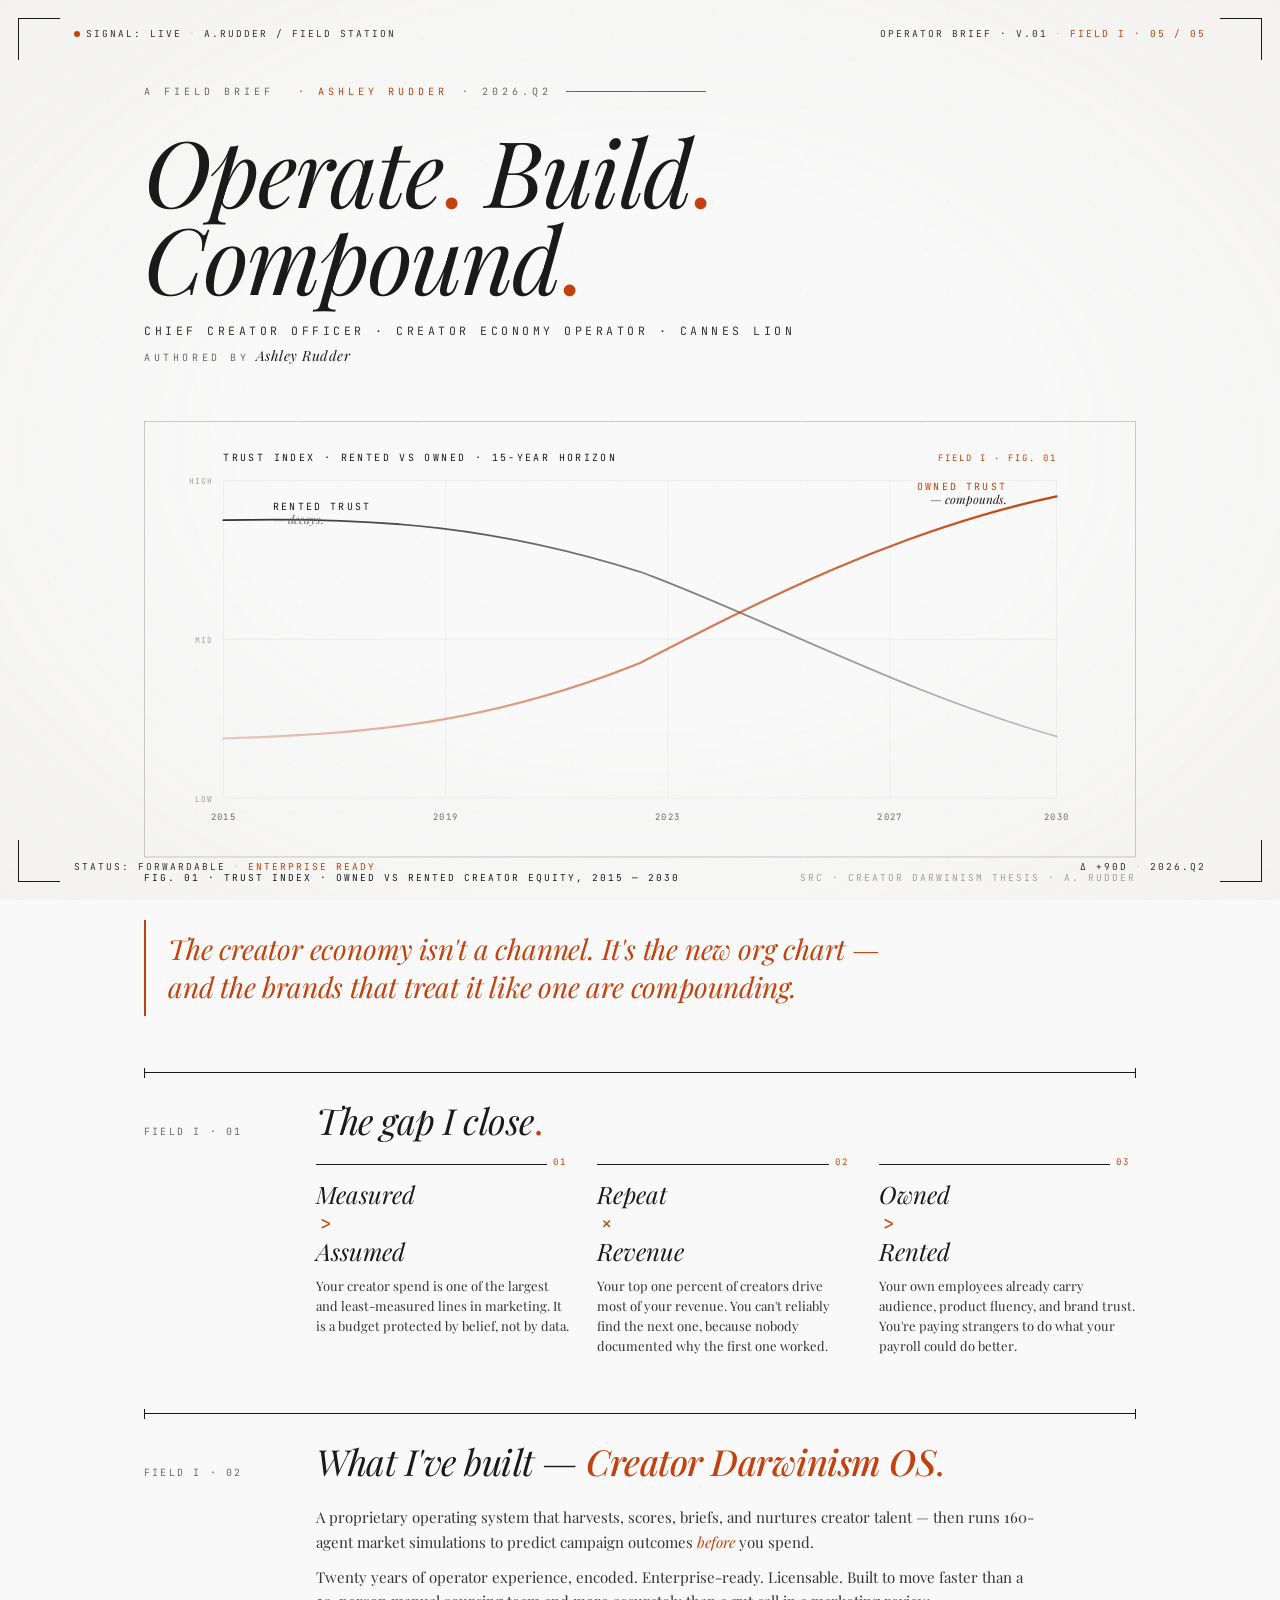
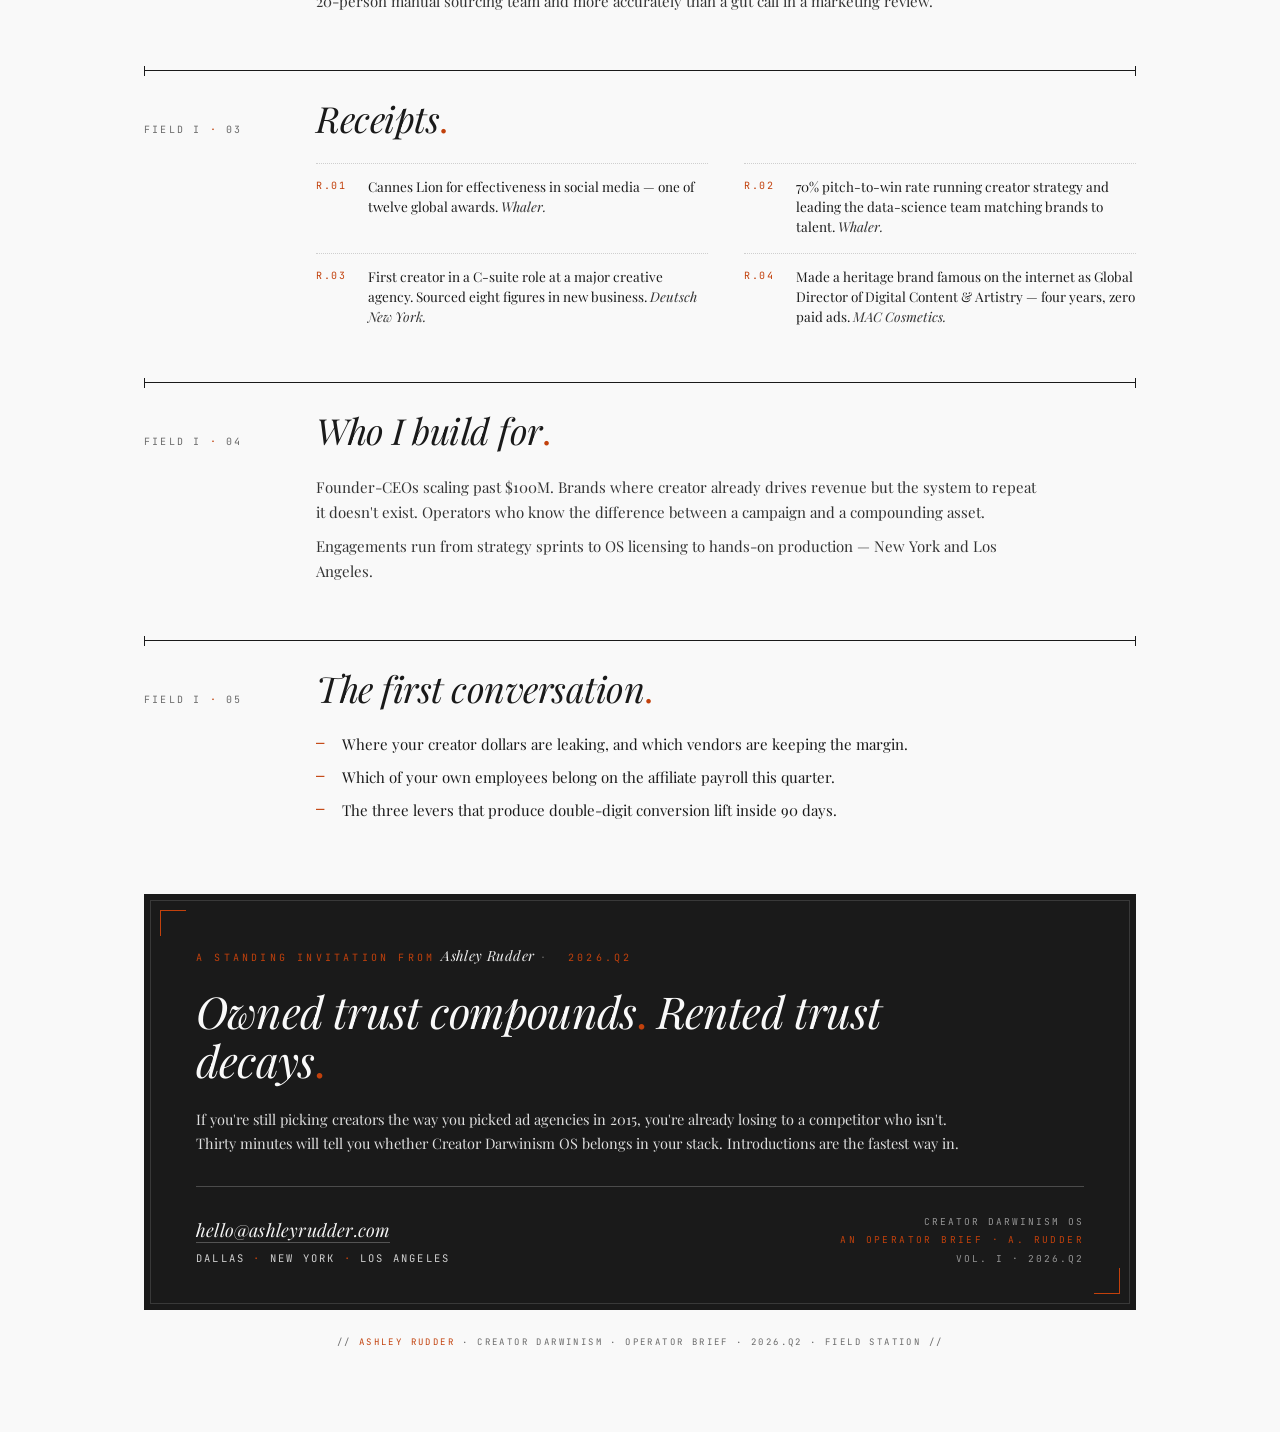
==== index.html @ 0e75ce90 "Initial: Operator's Field Brief — Creator Darwinism OS" ====
<!DOCTYPE html>
<html lang="en">
<head>
<meta charset="UTF-8">
<meta name="viewport" content="width=device-width, initial-scale=1.0">
<title>Ashley Rudder — Operator's Field Brief · Creator Darwinism OS</title>
<meta name="description" content="A one-page field brief on working with Ashley Rudder. Creator Economy Operator. Cannes Lion. Built Creator Darwinism OS — the enterprise operating system for owned creator assets.">
<meta property="og:title" content="Ashley Rudder — Operator's Field Brief">
<meta property="og:description" content="Owned trust compounds. Rented trust decays. The operator brief behind Creator Darwinism OS.">
<meta property="og:type" content="website">
<meta name="theme-color" content="#F9F9F9">
<link rel="preconnect" href="https://fonts.googleapis.com">
<link rel="preconnect" href="https://fonts.gstatic.com" crossorigin>
<link href="https://fonts.googleapis.com/css2?family=Playfair+Display:ital,wght@0,400;0,500;0,700;1,400;1,500&family=JetBrains+Mono:wght@400;500&display=swap" rel="stylesheet">
<style>
:root {
  color-scheme: light;
  --bg: #F9F9F9;
  --bg-deep: #F2F0EC;
  --ink: #1a1a1a;
  --ink-soft: #333333;
  --ink-muted: #6a6a6a;
  --ink-faint: #a0a0a0;
  --hair: #cfcfcf;
  --accent: #c2410c;
  --accent-soft: rgba(194,65,12,0.12);
}

* { box-sizing: border-box; margin: 0; padding: 0; }

html, body { background: var(--bg); color: var(--ink); }

body {
  font-family: 'Playfair Display', Didot, 'Bodoni 72', 'Cormorant Garamond', Georgia, serif;
  min-height: 100vh;
  position: relative;
  overflow-x: hidden;
  padding-bottom: 56px;
  -webkit-font-smoothing: antialiased;
  -moz-osx-font-smoothing: grayscale;
}

body::before {
  content: '';
  position: fixed;
  inset: 0;
  pointer-events: none;
  z-index: 1;
  opacity: 0.55;
  background-image:
    radial-gradient(circle at 17% 28%, rgba(0,0,0,0.025) 1px, transparent 1.6px),
    radial-gradient(circle at 71% 62%, rgba(0,0,0,0.022) 1px, transparent 1.6px),
    radial-gradient(circle at 41% 81%, rgba(0,0,0,0.018) 1px, transparent 1.6px),
    radial-gradient(circle at 85% 18%, rgba(0,0,0,0.014) 1px, transparent 1.4px);
  background-size: 47px 47px, 63px 63px, 89px 89px, 113px 113px;
}
body::after {
  content: '';
  position: fixed;
  inset: 0;
  pointer-events: none;
  z-index: 1;
  background: radial-gradient(ellipse at center, transparent 40%, rgba(180,170,150,0.08) 100%);
}

.mono {
  font-family: 'JetBrains Mono', 'IBM Plex Mono', ui-monospace, 'SF Mono', Menlo, monospace;
}

/* ─── HUD CORNER BRACKETS ─── */
.corner {
  position: fixed;
  width: 42px;
  height: 42px;
  z-index: 10;
  pointer-events: none;
}
.corner::before, .corner::after {
  content: '';
  position: absolute;
  background: var(--ink);
}
.corner::before { width: 100%; height: 1px; }
.corner::after  { height: 100%; width: 1px; }
.corner-tl { top: 18px; left: 18px; }
.corner-tl::before { top: 0; left: 0; }
.corner-tl::after  { top: 0; left: 0; }
.corner-tr { top: 18px; right: 18px; }
.corner-tr::before { top: 0; right: 0; }
.corner-tr::after  { top: 0; right: 0; }
.corner-bl { bottom: 18px; left: 18px; }
.corner-bl::before { bottom: 0; left: 0; }
.corner-bl::after  { bottom: 0; left: 0; }
.corner-br { bottom: 18px; right: 18px; }
.corner-br::before { bottom: 0; right: 0; }
.corner-br::after  { bottom: 0; right: 0; }

/* ─── LIVE HUD ─── */
.hud {
  position: fixed;
  font-size: 9.5px;
  letter-spacing: 2px;
  color: var(--ink-soft);
  text-transform: uppercase;
  z-index: 9;
  line-height: 1.6;
  pointer-events: none;
}
.hud-tl { top: 26px; left: 74px; }
.hud-tr { top: 26px; right: 74px; text-align: right; }
.hud-bl { bottom: 26px; left: 74px; }
.hud-br { bottom: 26px; right: 74px; text-align: right; }

.hud .signal {
  display: inline-block;
  width: 6px;
  height: 6px;
  border-radius: 50%;
  background: var(--accent);
  margin-right: 6px;
  vertical-align: middle;
  animation: pulseSignal 2.1s infinite;
}
@keyframes pulseSignal {
  0%, 100% { opacity: 1; box-shadow: 0 0 0 0 rgba(194,65,12,0.45); }
  50%      { opacity: 0.6; box-shadow: 0 0 0 4px rgba(194,65,12,0); }
}
.hud .sep { color: var(--hair); margin: 0 7px; }
.hud .accent { color: var(--accent); }

.container {
  position: relative;
  max-width: 1120px;
  margin: 0 auto;
  padding: 78px 64px 28px;
  z-index: 2;
}

/* ─── HEADER ─── */
header {
  text-align: left;
  margin-bottom: 20px;
  position: relative;
}
.eyebrow-strip {
  font-size: 10px;
  letter-spacing: 4px;
  color: var(--ink-muted);
  text-transform: uppercase;
  margin-bottom: 28px;
  display: inline-flex;
  align-items: center;
  gap: 14px;
  opacity: 0;
  transform: translateY(8px);
  animation: fadeUp 0.9s 0.1s forwards;
}
.eyebrow-strip::after {
  content: '';
  display: block;
  width: 140px;
  height: 1px;
  background: var(--ink-muted);
}
.eyebrow-strip .author { color: var(--accent); }

h1 {
  font-size: clamp(44px, 7.2vw, 92px);
  font-weight: 400;
  letter-spacing: -2px;
  line-height: 0.95;
  margin-bottom: 22px;
  font-style: italic;
  max-width: 960px;
}
h1 .word {
  display: inline-block;
  opacity: 0;
  transform: translateY(14px);
}
h1 .word.in {
  animation: wordRise 0.85s cubic-bezier(0.2, 0.7, 0.2, 1) forwards;
}
h1 .period {
  color: var(--accent);
  font-style: normal;
  margin-right: 4px;
  margin-left: -2px;
  display: inline-block;
  opacity: 0;
  transform: scale(0.6);
}
h1 .period.in {
  animation: periodBloom 0.55s cubic-bezier(0.2, 0.7, 0.2, 1) forwards;
}

@keyframes wordRise {
  from { opacity: 0; transform: translateY(14px); }
  to   { opacity: 1; transform: translateY(0); }
}
@keyframes periodBloom {
  0%   { opacity: 0; transform: scale(0.3); }
  60%  { opacity: 1; transform: scale(1.4); }
  100% { opacity: 1; transform: scale(1); }
}
@keyframes fadeUp {
  to { opacity: 1; transform: translateY(0); }
}

.subtitle {
  font-size: 11.5px;
  letter-spacing: 3.5px;
  text-transform: uppercase;
  color: var(--ink-soft);
  margin-bottom: 8px;
  opacity: 0;
  transform: translateY(6px);
  animation: fadeUp 0.9s 1.8s forwards;
}
.byline {
  font-family: 'JetBrains Mono', monospace;
  font-size: 10px;
  letter-spacing: 3.6px;
  text-transform: uppercase;
  color: var(--ink-muted);
  opacity: 0;
  transform: translateY(6px);
  animation: fadeUp 0.9s 1.95s forwards;
}
.byline .name {
  color: var(--ink);
  font-family: 'Playfair Display', Didot, serif;
  font-style: italic;
  font-size: 14px;
  text-transform: none;
  letter-spacing: 0.5px;
  margin-left: 6px;
}

/* ─── HERO VIZ ─── */
.viz-wrap {
  margin: 56px 0 36px;
  opacity: 0;
  animation: fadeUp 1.4s 2.2s forwards;
}
.viz {
  width: 100%;
  height: auto;
  display: block;
  overflow: visible;
}
.viz-caption {
  margin-top: 14px;
  display: flex;
  justify-content: space-between;
  align-items: baseline;
  gap: 20px;
  flex-wrap: wrap;
  font-family: 'JetBrains Mono', monospace;
  font-size: 9.5px;
  letter-spacing: 2px;
  text-transform: uppercase;
  color: var(--ink-muted);
}
.viz-caption .lead { color: var(--ink); }
.viz-caption .src  { color: var(--ink-faint); }

.thesis-pull {
  font-family: 'Playfair Display', Didot, 'Bodoni 72', Georgia, serif;
  font-style: italic;
  font-size: clamp(20px, 2.4vw, 28px);
  line-height: 1.35;
  color: var(--accent);
  border-left: 2px solid var(--accent);
  padding: 10px 0 10px 22px;
  margin: 36px 0 16px;
  max-width: 780px;
  letter-spacing: -0.2px;
}

/* ─── SECTIONS ─── */
.section {
  margin-top: 56px;
  padding-top: 28px;
  border-top: 1px solid var(--ink);
  position: relative;
  opacity: 0;
  transform: translateY(14px);
  transition: opacity 0.8s cubic-bezier(0.2, 0.7, 0.2, 1), transform 0.8s cubic-bezier(0.2, 0.7, 0.2, 1);
}
.section.in { opacity: 1; transform: translateY(0); }
.section::before, .section::after {
  content: '';
  position: absolute;
  width: 1px;
  height: 10px;
  background: var(--ink);
  top: -5px;
}
.section::before { left: 0; }
.section::after  { right: 0; }

.section-head {
  display: grid;
  grid-template-columns: 140px 1fr;
  gap: 32px;
  margin-bottom: 24px;
  align-items: baseline;
}
.section-num {
  font-family: 'JetBrains Mono', monospace;
  font-size: 10px;
  letter-spacing: 2.2px;
  color: var(--ink-muted);
  text-transform: uppercase;
}
.section-num .accent { color: var(--accent); }
.section-title {
  font-family: 'Playfair Display', Didot, serif;
  font-style: italic;
  font-size: clamp(24px, 3vw, 36px);
  font-weight: 400;
  letter-spacing: -0.5px;
  color: var(--ink);
  line-height: 1.1;
}
.section-title em {
  font-style: italic;
  color: var(--accent);
  font-weight: 500;
}
.section-title .period { color: var(--accent); font-style: normal; }

.section-body {
  display: grid;
  grid-template-columns: 140px 1fr;
  gap: 32px;
}
.section-body .spacer { display: block; }

.prose {
  font-family: 'Playfair Display', Georgia, serif;
  font-size: 15px;
  line-height: 1.65;
  color: var(--ink-soft);
  max-width: 720px;
}
.prose + .prose { margin-top: 10px; }
.prose em { color: var(--accent); font-style: italic; }

/* ─── TRIAD ─── */
.triad {
  display: grid;
  grid-template-columns: repeat(3, 1fr);
  gap: 24px;
  max-width: 900px;
}
.triad-item {
  border-top: 1px solid var(--ink);
  padding-top: 16px;
  position: relative;
}
.triad-item::before {
  content: attr(data-num);
  position: absolute;
  top: -9px;
  right: 0;
  font-family: 'JetBrains Mono', monospace;
  font-size: 9px;
  letter-spacing: 2px;
  color: var(--accent);
  background: var(--bg);
  padding: 0 6px;
}
.triad-item strong {
  font-family: 'Playfair Display', Didot, serif;
  font-style: italic;
  font-weight: 400;
  font-size: 24px;
  display: block;
  margin-bottom: 10px;
  line-height: 1.15;
}
.triad-item strong .mark {
  font-family: 'JetBrains Mono', monospace;
  font-style: normal;
  color: var(--accent);
  font-size: 19px;
  margin: 0 4px;
  vertical-align: 2px;
}
.triad-item span {
  font-family: 'Playfair Display', Georgia, serif;
  font-size: 13px;
  line-height: 1.55;
  color: var(--ink-soft);
  display: block;
}

/* ─── RECEIPTS ─── */
.receipts {
  display: grid;
  grid-template-columns: 1fr 1fr;
  gap: 16px 36px;
  max-width: 900px;
}
.receipt {
  display: grid;
  grid-template-columns: 40px 1fr;
  gap: 12px;
  padding-top: 12px;
  border-top: 1px dotted var(--hair);
}
.receipt .mark {
  font-family: 'JetBrains Mono', monospace;
  font-size: 10px;
  letter-spacing: 1.6px;
  color: var(--accent);
  padding-top: 3px;
}
.receipt .body {
  font-family: 'Playfair Display', Georgia, serif;
  font-size: 13.5px;
  line-height: 1.5;
  color: var(--ink);
}
.receipt .body em {
  font-style: italic;
  color: var(--ink-soft);
}

/* ─── LIST ─── */
.list {
  display: flex;
  flex-direction: column;
  gap: 10px;
  max-width: 720px;
}
.list-item {
  font-family: 'Playfair Display', Georgia, serif;
  font-size: 15px;
  line-height: 1.55;
  color: var(--ink);
  padding-left: 26px;
  position: relative;
}
.list-item::before {
  content: '—';
  position: absolute;
  left: 0;
  top: 0;
  font-family: 'JetBrains Mono', monospace;
  color: var(--accent);
  font-size: 14px;
}

/* ─── CTA (DARK INVERSE) ─── */
.cta {
  margin-top: 72px;
  padding: 52px 52px 42px;
  background: var(--ink);
  color: var(--bg);
  position: relative;
  overflow: hidden;
  opacity: 0;
  transform: translateY(14px);
  transition: opacity 1s cubic-bezier(0.2, 0.7, 0.2, 1), transform 1s cubic-bezier(0.2, 0.7, 0.2, 1);
}
.cta.in { opacity: 1; transform: translateY(0); }
.cta::before {
  content: '';
  position: absolute;
  inset: 6px;
  border: 1px solid rgba(249,249,249,0.14);
  pointer-events: none;
}
.cta .cta-corner {
  position: absolute;
  width: 26px;
  height: 26px;
  z-index: 2;
}
.cta .cta-corner::before, .cta .cta-corner::after {
  content: '';
  position: absolute;
  background: var(--accent);
}
.cta .cta-corner::before { width: 100%; height: 1px; }
.cta .cta-corner::after  { height: 100%; width: 1px; }
.cta-corner-tl { top: 16px; left: 16px; }
.cta-corner-tl::before { top: 0; left: 0; }
.cta-corner-tl::after  { top: 0; left: 0; }
.cta-corner-br { bottom: 16px; right: 16px; }
.cta-corner-br::before { bottom: 0; right: 0; }
.cta-corner-br::after  { bottom: 0; right: 0; }

.cta-eye {
  font-family: 'JetBrains Mono', monospace;
  font-size: 10px;
  letter-spacing: 3.2px;
  color: var(--accent);
  text-transform: uppercase;
  margin-bottom: 22px;
}
.cta-eye .name {
  color: rgba(249,249,249,0.95);
  font-family: 'Playfair Display', Didot, serif;
  font-style: italic;
  font-size: 14px;
  text-transform: none;
  letter-spacing: 0.4px;
  margin: 0 6px;
}

.cta h2 {
  font-family: 'Playfair Display', Didot, 'Bodoni 72', serif;
  font-size: clamp(26px, 3.6vw, 44px);
  font-style: italic;
  font-weight: 400;
  line-height: 1.1;
  margin-bottom: 24px;
  letter-spacing: -0.8px;
  max-width: 820px;
}
.cta h2 .period { color: var(--accent); font-style: normal; }

.cta-body {
  font-family: 'Playfair Display', Georgia, serif;
  font-size: 14.5px;
  line-height: 1.65;
  color: rgba(249,249,249,0.88);
  max-width: 780px;
  margin-bottom: 30px;
}

.cta-footer {
  padding-top: 26px;
  border-top: 1px solid rgba(249,249,249,0.22);
  display: grid;
  grid-template-columns: 1fr auto;
  gap: 32px;
  align-items: end;
}
.cta-contact {
  font-family: 'JetBrains Mono', monospace;
  font-size: 10.5px;
  letter-spacing: 2.2px;
  color: rgba(249,249,249,0.82);
  text-transform: uppercase;
  line-height: 1.95;
}
.cta-contact .accent { color: var(--accent); }
.cta-contact a {
  font-family: 'Playfair Display', Didot, serif;
  font-style: italic;
  font-size: 18px;
  letter-spacing: 0.2px;
  text-transform: none;
  color: rgba(249,249,249,0.98);
  text-decoration: none;
  border-bottom: 1px solid rgba(249,249,249,0.25);
  transition: border-color 0.25s;
}
.cta-contact a:hover { border-color: var(--accent); }

.cta-code {
  font-family: 'JetBrains Mono', monospace;
  font-size: 9.5px;
  letter-spacing: 2px;
  color: rgba(249,249,249,0.55);
  text-align: right;
  line-height: 1.95;
  white-space: nowrap;
}
.cta-code .author-line { color: var(--accent); letter-spacing: 2.4px; }

footer {
  margin-top: 26px;
  text-align: center;
  font-family: 'JetBrains Mono', monospace;
  font-size: 9px;
  letter-spacing: 2.4px;
  color: var(--ink-muted);
  text-transform: uppercase;
}
footer .author { color: var(--accent); }

/* ─── RESPONSIVE ─── */
@media (max-width: 900px) {
  .container { padding: 86px 22px 28px; }
  .section-head, .section-body { grid-template-columns: 1fr; gap: 14px; }
  .section-body .spacer { display: none; }
  .triad { grid-template-columns: 1fr; }
  .receipts { grid-template-columns: 1fr; }
  .cta { padding: 36px 28px 30px; }
  .cta-footer { grid-template-columns: 1fr; }
  .cta-code { text-align: left; }
  .hud-bl, .hud-br { display: none; }
  .hud-tl, .hud-tr { font-size: 8.5px; letter-spacing: 1.2px; }
}
@media (max-width: 560px) {
  h1 { font-size: 42px; letter-spacing: -1px; }
  .cta h2 { font-size: 24px; }
  .thesis-pull { font-size: 17px; }
}

/* ─── PRINT ─── */
@media print {
  body::before, body::after { opacity: 0.3; }
  .corner, .hud { display: none !important; }
  .container { padding: 36px 40px 24px; max-width: 100%; }
  .section, .cta { opacity: 1 !important; transform: none !important; break-inside: avoid; }
  h1 .word, h1 .period { opacity: 1 !important; transform: none !important; animation: none !important; }
  .eyebrow-strip, .subtitle, .byline, .viz-wrap { opacity: 1 !important; transform: none !important; animation: none !important; }
  @page { size: letter; margin: 0.4in; }
}
</style>
</head>
<body>

<div class="corner corner-tl"></div>
<div class="corner corner-tr"></div>
<div class="corner corner-bl"></div>
<div class="corner corner-br"></div>

<div class="hud hud-tl mono"><span class="signal"></span>SIGNAL: LIVE<span class="sep">·</span>A.RUDDER / FIELD STATION</div>
<div class="hud hud-tr mono">OPERATOR BRIEF · V.01<span class="sep">·</span><span class="accent" id="hudRight">FIELD I · 00 / 05</span></div>
<div class="hud hud-bl mono">STATUS: FORWARDABLE<span class="sep">·</span><span class="accent">ENTERPRISE READY</span></div>
<div class="hud hud-br mono">Δ +90D<span class="sep">·</span>2026.Q2</div>

<div class="container">

<header>
  <div class="eyebrow-strip mono">A Field Brief<span class="author">&nbsp;·&nbsp;Ashley Rudder</span><span>·&nbsp;2026.Q2</span></div>

  <h1 aria-label="Operate. Build. Compound.">
    <span class="word" data-delay="0.35">Operate</span><span class="period" data-delay="0.55">.</span>
    <span class="word" data-delay="0.85">Build</span><span class="period" data-delay="1.05">.</span>
    <span class="word" data-delay="1.35">Compound</span><span class="period" data-delay="1.60">.</span>
  </h1>

  <div class="subtitle mono">Chief Creator Officer · Creator Economy Operator · Cannes Lion</div>
  <div class="byline mono">Authored by<span class="name">Ashley Rudder</span></div>

  <div class="viz-wrap">
    <svg class="viz" viewBox="0 0 1000 440" xmlns="http://www.w3.org/2000/svg" aria-label="Chart: Owned trust compounds. Rented trust decays.">
      <defs>
        <linearGradient id="gradOwned" x1="0" y1="0" x2="1" y2="0">
          <stop offset="0%"  stop-color="#c2410c" stop-opacity="0.25"/>
          <stop offset="100%" stop-color="#c2410c" stop-opacity="1"/>
        </linearGradient>
        <linearGradient id="gradRented" x1="0" y1="0" x2="1" y2="0">
          <stop offset="0%"  stop-color="#1a1a1a" stop-opacity="0.9"/>
          <stop offset="100%" stop-color="#1a1a1a" stop-opacity="0.25"/>
        </linearGradient>
      </defs>

      <!-- frame -->
      <rect x="0.5" y="0.5" width="999" height="439" fill="none" stroke="#1a1a1a" stroke-width="0.6" opacity="0.35"/>

      <!-- gridlines -->
      <g stroke="#1a1a1a" stroke-width="0.35" opacity="0.12">
        <line x1="80"  y1="60" x2="80"  y2="380"/>
        <line x1="304" y1="60" x2="304" y2="380"/>
        <line x1="528" y1="60" x2="528" y2="380"/>
        <line x1="752" y1="60" x2="752" y2="380"/>
        <line x1="920" y1="60" x2="920" y2="380"/>
        <line x1="80" y1="60"  x2="920" y2="60"/>
        <line x1="80" y1="220" x2="920" y2="220"/>
        <line x1="80" y1="380" x2="920" y2="380"/>
      </g>

      <!-- x-axis labels -->
      <g font-family="'JetBrains Mono', monospace" font-size="9" fill="#6a6a6a" letter-spacing="1.4">
        <text x="80"  y="402" text-anchor="middle">2015</text>
        <text x="304" y="402" text-anchor="middle">2019</text>
        <text x="528" y="402" text-anchor="middle">2023</text>
        <text x="752" y="402" text-anchor="middle">2027</text>
        <text x="920" y="402" text-anchor="middle">2030</text>
      </g>

      <!-- y-axis labels (small) -->
      <g font-family="'JetBrains Mono', monospace" font-size="8" fill="#a0a0a0" letter-spacing="1.2">
        <text x="70" y="64" text-anchor="end">HIGH</text>
        <text x="70" y="224" text-anchor="end">MID</text>
        <text x="70" y="384" text-anchor="end">LOW</text>
      </g>

      <!-- chart title -->
      <text x="80" y="40" font-family="'JetBrains Mono', monospace" font-size="10" fill="#1a1a1a" letter-spacing="2.4">TRUST INDEX · RENTED VS OWNED · 15-YEAR HORIZON</text>
      <text x="920" y="40" text-anchor="end" font-family="'JetBrains Mono', monospace" font-size="9" fill="#c2410c" letter-spacing="2">FIELD I · FIG. 01</text>

      <!-- rented trust curve (decays) -->
      <path id="rentedCurve"
            d="M 80 100 C 240 96 360 108 500 152 C 620 196 760 272 920 318"
            fill="none" stroke="url(#gradRented)" stroke-width="1.8" stroke-linecap="round"
            stroke-dasharray="2000" stroke-dashoffset="2000"/>

      <!-- owned trust curve (compounds) -->
      <path id="ownedCurve"
            d="M 80 320 C 240 316 360 300 500 244 C 620 182 760 110 920 76"
            fill="none" stroke="url(#gradOwned)" stroke-width="2.2" stroke-linecap="round"
            stroke-dasharray="2000" stroke-dashoffset="2000"/>

      <!-- inflection marker -->
      <g id="inflection" opacity="0">
        <line x1="528" y1="60" x2="528" y2="380" stroke="#c2410c" stroke-width="0.6" stroke-dasharray="2 4" opacity="0.55"/>
        <circle cx="528" cy="198" r="5" fill="#c2410c"/>
        <circle cx="528" cy="198" r="10" fill="none" stroke="#c2410c" stroke-width="0.8" opacity="0.5"/>
        <text x="536" y="194" font-family="'JetBrains Mono', monospace" font-size="9" fill="#c2410c" letter-spacing="2">INFLECTION · 2023</text>
        <text x="536" y="206" font-family="'Playfair Display', serif" font-style="italic" font-size="11" fill="#1a1a1a">the curves cross</text>
      </g>

      <!-- NOW marker -->
      <g id="nowMark" opacity="0">
        <line x1="696" y1="60" x2="696" y2="380" stroke="#1a1a1a" stroke-width="0.5" stroke-dasharray="1 3" opacity="0.7"/>
        <rect x="680" y="46" width="36" height="14" fill="#1a1a1a"/>
        <text x="698" y="57" text-anchor="middle" font-family="'JetBrains Mono', monospace" font-size="8.5" fill="#F9F9F9" letter-spacing="2">NOW</text>
      </g>

      <!-- labels -->
      <text x="130" y="90"  font-family="'JetBrains Mono', monospace" font-size="10" fill="#1a1a1a" letter-spacing="2.2">RENTED TRUST</text>
      <text x="130" y="104" font-family="'Playfair Display', serif" font-style="italic" font-size="12" fill="#6a6a6a">— decays.</text>

      <text x="870" y="70"  text-anchor="end" font-family="'JetBrains Mono', monospace" font-size="10" fill="#c2410c" letter-spacing="2.2">OWNED TRUST</text>
      <text x="870" y="84"  text-anchor="end" font-family="'Playfair Display', serif" font-style="italic" font-size="12" fill="#1a1a1a">— compounds.</text>
    </svg>
    <div class="viz-caption">
      <span class="lead mono">FIG. 01 · TRUST INDEX · Owned vs Rented creator equity, 2015 — 2030</span>
      <span class="src mono">SRC · Creator Darwinism Thesis · A. Rudder</span>
    </div>
  </div>

  <div class="thesis-pull">The creator economy isn't a channel. It's the new org chart &mdash; and the brands that treat it like one are compounding.</div>
</header>

<section class="section">
  <div class="section-head">
    <div class="section-num">Field I <span class="accent">·</span> 01</div>
    <div class="section-title">The gap I close<span class="period">.</span></div>
  </div>
  <div class="section-body">
    <div class="spacer"></div>
    <div class="triad">
      <div class="triad-item" data-num="01">
        <strong>Measured<span class="mark">&gt;</span>Assumed</strong>
        <span>Your creator spend is one of the largest and least-measured lines in marketing. It is a budget protected by belief, not by data.</span>
      </div>
      <div class="triad-item" data-num="02">
        <strong>Repeat<span class="mark">×</span>Revenue</strong>
        <span>Your top one percent of creators drive most of your revenue. You can't reliably find the next one, because nobody documented why the first one worked.</span>
      </div>
      <div class="triad-item" data-num="03">
        <strong>Owned<span class="mark">&gt;</span>Rented</strong>
        <span>Your own employees already carry audience, product fluency, and brand trust. You're paying strangers to do what your payroll could do better.</span>
      </div>
    </div>
  </div>
</section>

<section class="section">
  <div class="section-head">
    <div class="section-num">Field I <span class="accent">·</span> 02</div>
    <div class="section-title">What I've built &mdash; <em>Creator Darwinism OS</em><span class="period">.</span></div>
  </div>
  <div class="section-body">
    <div class="spacer"></div>
    <div>
      <p class="prose">A proprietary operating system that harvests, scores, briefs, and nurtures creator talent &mdash; then runs 160-agent market simulations to predict campaign outcomes <em>before</em> you spend.</p>
      <p class="prose">Twenty years of operator experience, encoded. Enterprise-ready. Licensable. Built to move faster than a 20-person manual sourcing team and more accurately than a gut call in a marketing review.</p>
    </div>
  </div>
</section>

<section class="section">
  <div class="section-head">
    <div class="section-num">Field I <span class="accent">·</span> 03</div>
    <div class="section-title">Receipts<span class="period">.</span></div>
  </div>
  <div class="section-body">
    <div class="spacer"></div>
    <div class="receipts">
      <div class="receipt">
        <div class="mark">R.01</div>
        <div class="body">Cannes Lion for effectiveness in social media &mdash; one of twelve global awards. <em>Whaler.</em></div>
      </div>
      <div class="receipt">
        <div class="mark">R.02</div>
        <div class="body">70% pitch-to-win rate running creator strategy and leading the data-science team matching brands to talent. <em>Whaler.</em></div>
      </div>
      <div class="receipt">
        <div class="mark">R.03</div>
        <div class="body">First creator in a C-suite role at a major creative agency. Sourced eight figures in new business. <em>Deutsch New York.</em></div>
      </div>
      <div class="receipt">
        <div class="mark">R.04</div>
        <div class="body">Made a heritage brand famous on the internet as Global Director of Digital Content &amp; Artistry &mdash; four years, zero paid ads. <em>MAC Cosmetics.</em></div>
      </div>
    </div>
  </div>
</section>

<section class="section">
  <div class="section-head">
    <div class="section-num">Field I <span class="accent">·</span> 04</div>
    <div class="section-title">Who I build for<span class="period">.</span></div>
  </div>
  <div class="section-body">
    <div class="spacer"></div>
    <div>
      <p class="prose">Founder-CEOs scaling past $100M. Brands where creator already drives revenue but the system to repeat it doesn't exist. Operators who know the difference between a campaign and a compounding asset.</p>
      <p class="prose">Engagements run from strategy sprints to OS licensing to hands-on production &mdash; New York and Los Angeles.</p>
    </div>
  </div>
</section>

<section class="section">
  <div class="section-head">
    <div class="section-num">Field I <span class="accent">·</span> 05</div>
    <div class="section-title">The first conversation<span class="period">.</span></div>
  </div>
  <div class="section-body">
    <div class="spacer"></div>
    <div class="list">
      <div class="list-item">Where your creator dollars are leaking, and which vendors are keeping the margin.</div>
      <div class="list-item">Which of your own employees belong on the affiliate payroll this quarter.</div>
      <div class="list-item">The three levers that produce double-digit conversion lift inside 90 days.</div>
    </div>
  </div>
</section>

<section class="cta">
  <span class="cta-corner cta-corner-tl"></span>
  <span class="cta-corner cta-corner-br"></span>
  <div class="cta-eye mono">A Standing Invitation From<span class="name">Ashley Rudder</span><span style="color:rgba(249,249,249,0.35)">·</span>&nbsp;&nbsp;2026.Q2</div>
  <h2>Owned trust compounds<span class="period">.</span> Rented trust decays<span class="period">.</span></h2>
  <p class="cta-body">If you're still picking creators the way you picked ad agencies in 2015, you're already losing to a competitor who isn't. Thirty minutes will tell you whether Creator Darwinism OS belongs in your stack. Introductions are the fastest way in.</p>
  <div class="cta-footer">
    <div class="cta-contact">
      <a href="mailto:hello@ashleyrudder.com">hello@ashleyrudder.com</a><br>
      Dallas <span class="accent">·</span> New York <span class="accent">·</span> Los Angeles
    </div>
    <div class="cta-code mono">
      CREATOR DARWINISM OS<br>
      <span class="author-line">AN OPERATOR BRIEF · A. RUDDER</span><br>
      VOL. I · 2026.Q2
    </div>
  </div>
</section>

<footer class="mono">// <span class="author">ASHLEY RUDDER</span> · CREATOR DARWINISM · OPERATOR BRIEF · 2026.Q2 · FIELD STATION //</footer>

</div>

<script>
// ─── KINETIC HEADLINE ───
document.querySelectorAll('h1 .word, h1 .period').forEach((el) => {
  const d = parseFloat(el.dataset.delay || '0');
  el.style.animationDelay = d + 's';
  el.classList.add('in');
});

// ─── HERO CURVES REVEAL ───
window.addEventListener('load', () => {
  const rented = document.getElementById('rentedCurve');
  const owned = document.getElementById('ownedCurve');
  const lenR = rented.getTotalLength();
  const lenO = owned.getTotalLength();
  rented.style.strokeDasharray = lenR;
  owned.style.strokeDasharray = lenO;
  rented.style.strokeDashoffset = lenR;
  owned.style.strokeDashoffset = lenO;
  rented.style.transition = 'stroke-dashoffset 2.2s cubic-bezier(0.2, 0.7, 0.2, 1) 2.4s';
  owned.style.transition = 'stroke-dashoffset 2.8s cubic-bezier(0.2, 0.7, 0.2, 1) 2.6s';
  requestAnimationFrame(() => {
    rented.style.strokeDashoffset = 0;
    owned.style.strokeDashoffset = 0;
  });
  setTimeout(() => {
    document.getElementById('inflection').style.transition = 'opacity 0.8s';
    document.getElementById('inflection').style.opacity = '1';
  }, 4700);
  setTimeout(() => {
    document.getElementById('nowMark').style.transition = 'opacity 0.8s';
    document.getElementById('nowMark').style.opacity = '1';
  }, 5200);
});

// ─── SECTION REVEAL (SCROLL) ───
const io = new IntersectionObserver((entries) => {
  entries.forEach(e => {
    if (e.isIntersecting) {
      e.target.classList.add('in');
      io.unobserve(e.target);
    }
  });
}, { threshold: 0.15 });
document.querySelectorAll('.section, .cta').forEach(s => io.observe(s));

// ─── HUD SECTION TRACKER ───
const sections = [...document.querySelectorAll('.section')];
const hudRight = document.getElementById('hudRight');
const hudTracker = new IntersectionObserver((entries) => {
  entries.forEach(e => {
    if (e.isIntersecting) {
      const idx = sections.indexOf(e.target) + 1;
      hudRight.textContent = `FIELD I · ${String(idx).padStart(2,'0')} / 05`;
    }
  });
}, { threshold: 0.4 });
sections.forEach(s => hudTracker.observe(s));
</script>

</body>
</html>
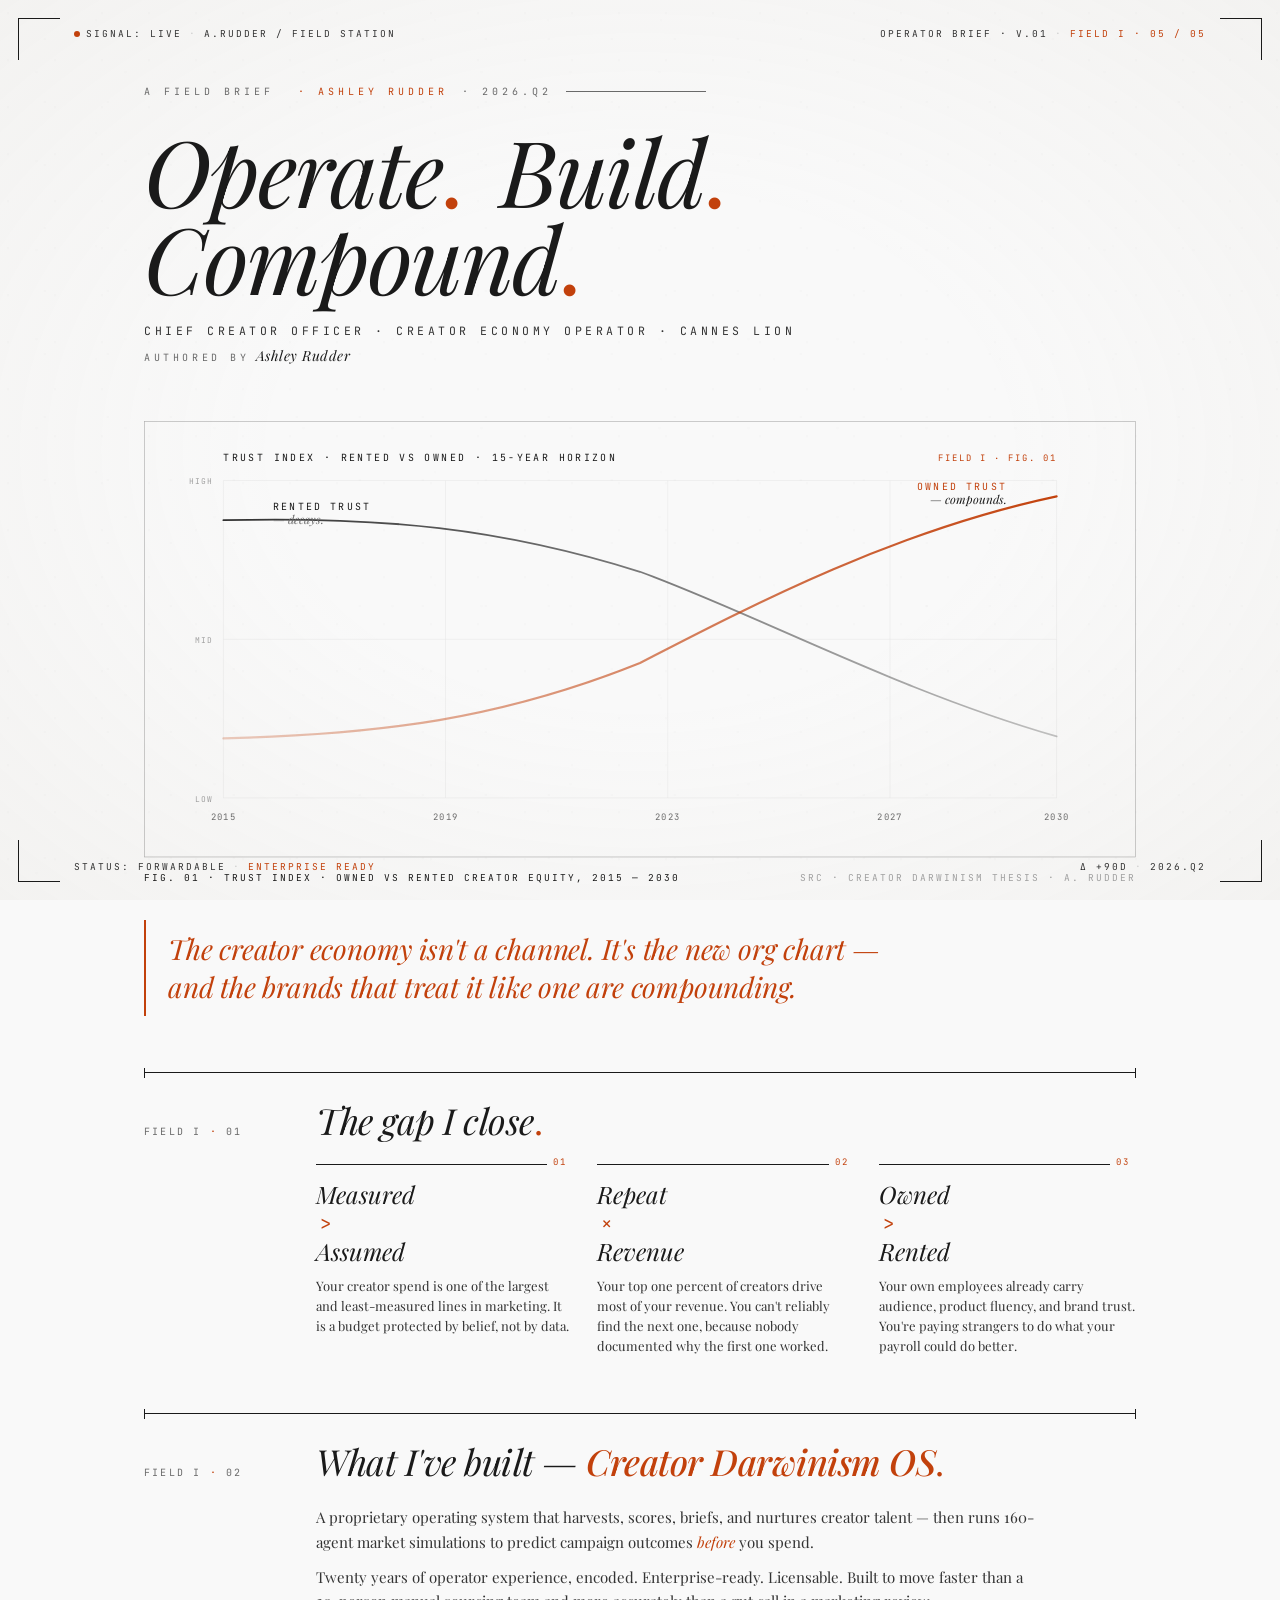
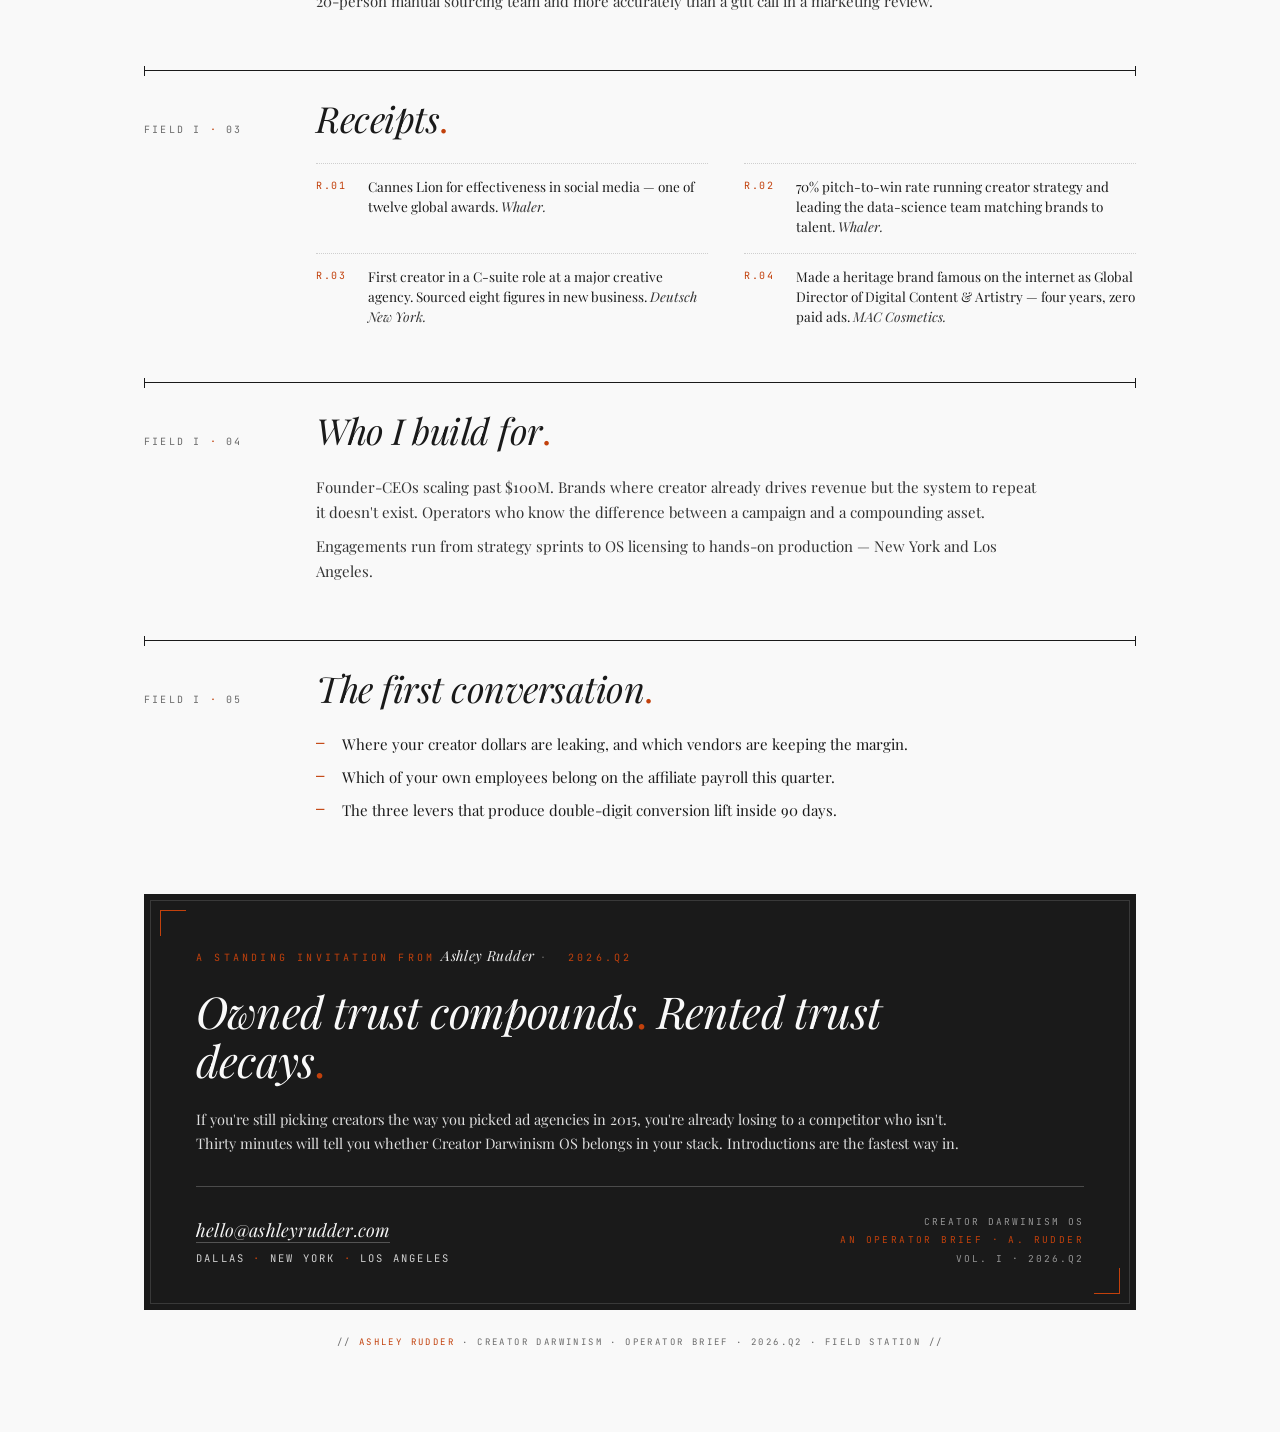
==== commit a486cf76: "Responsive polish: mobile HUD, SVG text sizing, headline nowrap, tighter CTA" ====
--- a/index.html
+++ b/index.html
@@ -193,6 +193,11 @@
 h1 .period.in {
   animation: periodBloom 0.55s cubic-bezier(0.2, 0.7, 0.2, 1) forwards;
 }
+h1 .unit {
+  display: inline-block;
+  white-space: nowrap;
+  margin-right: 0.15em;
+}
 
 @keyframes wordRise {
   from { opacity: 0; transform: translateY(14px); }
@@ -587,8 +592,8 @@
 
 /* ─── RESPONSIVE ─── */
 @media (max-width: 900px) {
-  .container { padding: 86px 22px 28px; }
-  .section-head, .section-body { grid-template-columns: 1fr; gap: 14px; }
+  .container { padding: 74px 24px 28px; max-width: 100%; }
+  .section-head, .section-body { grid-template-columns: 1fr; gap: 12px; }
   .section-body .spacer { display: none; }
   .triad { grid-template-columns: 1fr; }
   .receipts { grid-template-columns: 1fr; }
@@ -598,10 +603,94 @@
   .hud-bl, .hud-br { display: none; }
   .hud-tl, .hud-tr { font-size: 8.5px; letter-spacing: 1.2px; }
 }
-@media (max-width: 560px) {
-  h1 { font-size: 42px; letter-spacing: -1px; }
-  .cta h2 { font-size: 24px; }
+
+/* Hand-held: hide HUD text, shrink frame, reflow eyebrow, boost SVG text */
+@media (max-width: 680px) {
+  .hud-tl, .hud-tr { display: none; }
+  .corner { width: 26px; height: 26px; }
+  .corner-tl { top: 12px; left: 12px; }
+  .corner-tr { top: 12px; right: 12px; }
+  .corner-bl { bottom: 12px; left: 12px; }
+  .corner-br { bottom: 12px; right: 12px; }
+
+  .container { padding: 44px 18px 24px; }
+
+  .eyebrow-strip {
+    display: flex;
+    flex-wrap: wrap;
+    gap: 8px;
+    margin-bottom: 20px;
+    font-size: 9px;
+    letter-spacing: 2.4px;
+  }
+  .eyebrow-strip::after { display: none; }
+
+  h1 {
+    font-size: clamp(38px, 10.5vw, 58px);
+    letter-spacing: -0.8px;
+    line-height: 0.98;
+    margin-bottom: 18px;
+  }
+
+  .subtitle { font-size: 10px; letter-spacing: 2.4px; line-height: 1.55; }
+  .byline { font-size: 9px; letter-spacing: 2.4px; }
+
+  .viz-wrap { margin: 36px -6px 26px; }
+  .viz text.viz-title { font-size: 14px; letter-spacing: 1.4px; }
+  .viz text.viz-fig { font-size: 13px; letter-spacing: 1.4px; }
+  .viz text.viz-axis { font-size: 14px; letter-spacing: 0.8px; }
+  .viz text.viz-ylabel { display: none; }
+  .viz text.viz-series { font-size: 14px; letter-spacing: 1.2px; }
+  .viz text.viz-series-sub { font-size: 16px; }
+  .viz text.viz-inflection { font-size: 13px; letter-spacing: 1.2px; }
+  .viz text.viz-inflection-sub { font-size: 14px; }
+  .viz text.viz-now { font-size: 12px; letter-spacing: 1.4px; }
+  .viz-caption { flex-direction: column; gap: 4px; font-size: 9px; letter-spacing: 1.6px; }
+
+  .thesis-pull {
+    font-size: 18px;
+    padding: 6px 0 6px 16px;
+    margin: 28px 0 10px;
+  }
+
+  .section { margin-top: 44px; padding-top: 22px; }
+  .section-title { font-size: 24px; letter-spacing: -0.3px; }
+  .section-num { font-size: 9.5px; }
+
+  .triad-item strong { font-size: 21px; }
+  .triad-item span { font-size: 13px; }
+
+  .receipt { grid-template-columns: 36px 1fr; gap: 10px; }
+  .receipt .body { font-size: 13px; }
+
+  .list-item { font-size: 14px; }
+
+  .cta {
+    margin-top: 52px;
+    padding: 32px 22px 28px;
+  }
+  .cta-corner-tl { top: 12px; left: 12px; }
+  .cta-corner-br { bottom: 12px; right: 12px; }
+  .cta-eye { font-size: 9px; letter-spacing: 2.4px; margin-bottom: 16px; }
+  .cta h2 {
+    font-size: 23px;
+    letter-spacing: -0.3px;
+    line-height: 1.2;
+    margin-bottom: 18px;
+  }
+  .cta-body { font-size: 13.5px; margin-bottom: 22px; }
+  .cta-contact a { font-size: 15px; }
+  .cta-contact { font-size: 9.5px; letter-spacing: 1.8px; line-height: 2.1; }
+  .cta-code { font-size: 8.5px; letter-spacing: 1.6px; }
+
+  footer { font-size: 8px; letter-spacing: 1.8px; }
+}
+
+@media (max-width: 400px) {
+  h1 { font-size: 36px; }
+  .cta h2 { font-size: 21px; }
   .thesis-pull { font-size: 17px; }
+  .section-title { font-size: 22px; }
 }
 
 /* ─── PRINT ─── */
@@ -634,9 +723,9 @@
   <div class="eyebrow-strip mono">A Field Brief<span class="author">&nbsp;·&nbsp;Ashley Rudder</span><span>·&nbsp;2026.Q2</span></div>
 
   <h1 aria-label="Operate. Build. Compound.">
-    <span class="word" data-delay="0.35">Operate</span><span class="period" data-delay="0.55">.</span>
-    <span class="word" data-delay="0.85">Build</span><span class="period" data-delay="1.05">.</span>
-    <span class="word" data-delay="1.35">Compound</span><span class="period" data-delay="1.60">.</span>
+    <span class="unit"><span class="word" data-delay="0.35">Operate</span><span class="period" data-delay="0.55">.</span></span>
+    <span class="unit"><span class="word" data-delay="0.85">Build</span><span class="period" data-delay="1.05">.</span></span>
+    <span class="unit"><span class="word" data-delay="1.35">Compound</span><span class="period" data-delay="1.60">.</span></span>
   </h1>
 
   <div class="subtitle mono">Chief Creator Officer · Creator Economy Operator · Cannes Lion</div>
@@ -672,23 +761,23 @@
 
       <!-- x-axis labels -->
       <g font-family="'JetBrains Mono', monospace" font-size="9" fill="#6a6a6a" letter-spacing="1.4">
-        <text x="80"  y="402" text-anchor="middle">2015</text>
-        <text x="304" y="402" text-anchor="middle">2019</text>
-        <text x="528" y="402" text-anchor="middle">2023</text>
-        <text x="752" y="402" text-anchor="middle">2027</text>
-        <text x="920" y="402" text-anchor="middle">2030</text>
+        <text class="viz-axis" x="80"  y="402" text-anchor="middle">2015</text>
+        <text class="viz-axis" x="304" y="402" text-anchor="middle">2019</text>
+        <text class="viz-axis" x="528" y="402" text-anchor="middle">2023</text>
+        <text class="viz-axis" x="752" y="402" text-anchor="middle">2027</text>
+        <text class="viz-axis" x="920" y="402" text-anchor="middle">2030</text>
       </g>
 
       <!-- y-axis labels (small) -->
       <g font-family="'JetBrains Mono', monospace" font-size="8" fill="#a0a0a0" letter-spacing="1.2">
-        <text x="70" y="64" text-anchor="end">HIGH</text>
-        <text x="70" y="224" text-anchor="end">MID</text>
-        <text x="70" y="384" text-anchor="end">LOW</text>
+        <text class="viz-ylabel" x="70" y="64" text-anchor="end">HIGH</text>
+        <text class="viz-ylabel" x="70" y="224" text-anchor="end">MID</text>
+        <text class="viz-ylabel" x="70" y="384" text-anchor="end">LOW</text>
       </g>
 
       <!-- chart title -->
-      <text x="80" y="40" font-family="'JetBrains Mono', monospace" font-size="10" fill="#1a1a1a" letter-spacing="2.4">TRUST INDEX · RENTED VS OWNED · 15-YEAR HORIZON</text>
-      <text x="920" y="40" text-anchor="end" font-family="'JetBrains Mono', monospace" font-size="9" fill="#c2410c" letter-spacing="2">FIELD I · FIG. 01</text>
+      <text class="viz-title" x="80" y="40" font-family="'JetBrains Mono', monospace" font-size="10" fill="#1a1a1a" letter-spacing="2.4">TRUST INDEX · RENTED VS OWNED · 15-YEAR HORIZON</text>
+      <text class="viz-fig" x="920" y="40" text-anchor="end" font-family="'JetBrains Mono', monospace" font-size="9" fill="#c2410c" letter-spacing="2">FIELD I · FIG. 01</text>
 
       <!-- rented trust curve (decays) -->
       <path id="rentedCurve"
@@ -707,23 +796,23 @@
         <line x1="528" y1="60" x2="528" y2="380" stroke="#c2410c" stroke-width="0.6" stroke-dasharray="2 4" opacity="0.55"/>
         <circle cx="528" cy="198" r="5" fill="#c2410c"/>
         <circle cx="528" cy="198" r="10" fill="none" stroke="#c2410c" stroke-width="0.8" opacity="0.5"/>
-        <text x="536" y="194" font-family="'JetBrains Mono', monospace" font-size="9" fill="#c2410c" letter-spacing="2">INFLECTION · 2023</text>
-        <text x="536" y="206" font-family="'Playfair Display', serif" font-style="italic" font-size="11" fill="#1a1a1a">the curves cross</text>
+        <text class="viz-inflection" x="536" y="194" font-family="'JetBrains Mono', monospace" font-size="9" fill="#c2410c" letter-spacing="2">INFLECTION · 2023</text>
+        <text class="viz-inflection-sub" x="536" y="206" font-family="'Playfair Display', serif" font-style="italic" font-size="11" fill="#1a1a1a">the curves cross</text>
       </g>
 
       <!-- NOW marker -->
       <g id="nowMark" opacity="0">
         <line x1="696" y1="60" x2="696" y2="380" stroke="#1a1a1a" stroke-width="0.5" stroke-dasharray="1 3" opacity="0.7"/>
         <rect x="680" y="46" width="36" height="14" fill="#1a1a1a"/>
-        <text x="698" y="57" text-anchor="middle" font-family="'JetBrains Mono', monospace" font-size="8.5" fill="#F9F9F9" letter-spacing="2">NOW</text>
+        <text class="viz-now" x="698" y="57" text-anchor="middle" font-family="'JetBrains Mono', monospace" font-size="8.5" fill="#F9F9F9" letter-spacing="2">NOW</text>
       </g>
 
       <!-- labels -->
-      <text x="130" y="90"  font-family="'JetBrains Mono', monospace" font-size="10" fill="#1a1a1a" letter-spacing="2.2">RENTED TRUST</text>
-      <text x="130" y="104" font-family="'Playfair Display', serif" font-style="italic" font-size="12" fill="#6a6a6a">— decays.</text>
-
-      <text x="870" y="70"  text-anchor="end" font-family="'JetBrains Mono', monospace" font-size="10" fill="#c2410c" letter-spacing="2.2">OWNED TRUST</text>
-      <text x="870" y="84"  text-anchor="end" font-family="'Playfair Display', serif" font-style="italic" font-size="12" fill="#1a1a1a">— compounds.</text>
+      <text class="viz-series" x="130" y="90"  font-family="'JetBrains Mono', monospace" font-size="10" fill="#1a1a1a" letter-spacing="2.2">RENTED TRUST</text>
+      <text class="viz-series-sub" x="130" y="104" font-family="'Playfair Display', serif" font-style="italic" font-size="12" fill="#6a6a6a">— decays.</text>
+
+      <text class="viz-series" x="870" y="70"  text-anchor="end" font-family="'JetBrains Mono', monospace" font-size="10" fill="#c2410c" letter-spacing="2.2">OWNED TRUST</text>
+      <text class="viz-series-sub" x="870" y="84"  text-anchor="end" font-family="'Playfair Display', serif" font-style="italic" font-size="12" fill="#1a1a1a">— compounds.</text>
     </svg>
     <div class="viz-caption">
       <span class="lead mono">FIG. 01 · TRUST INDEX · Owned vs Rented creator equity, 2015 — 2030</span>
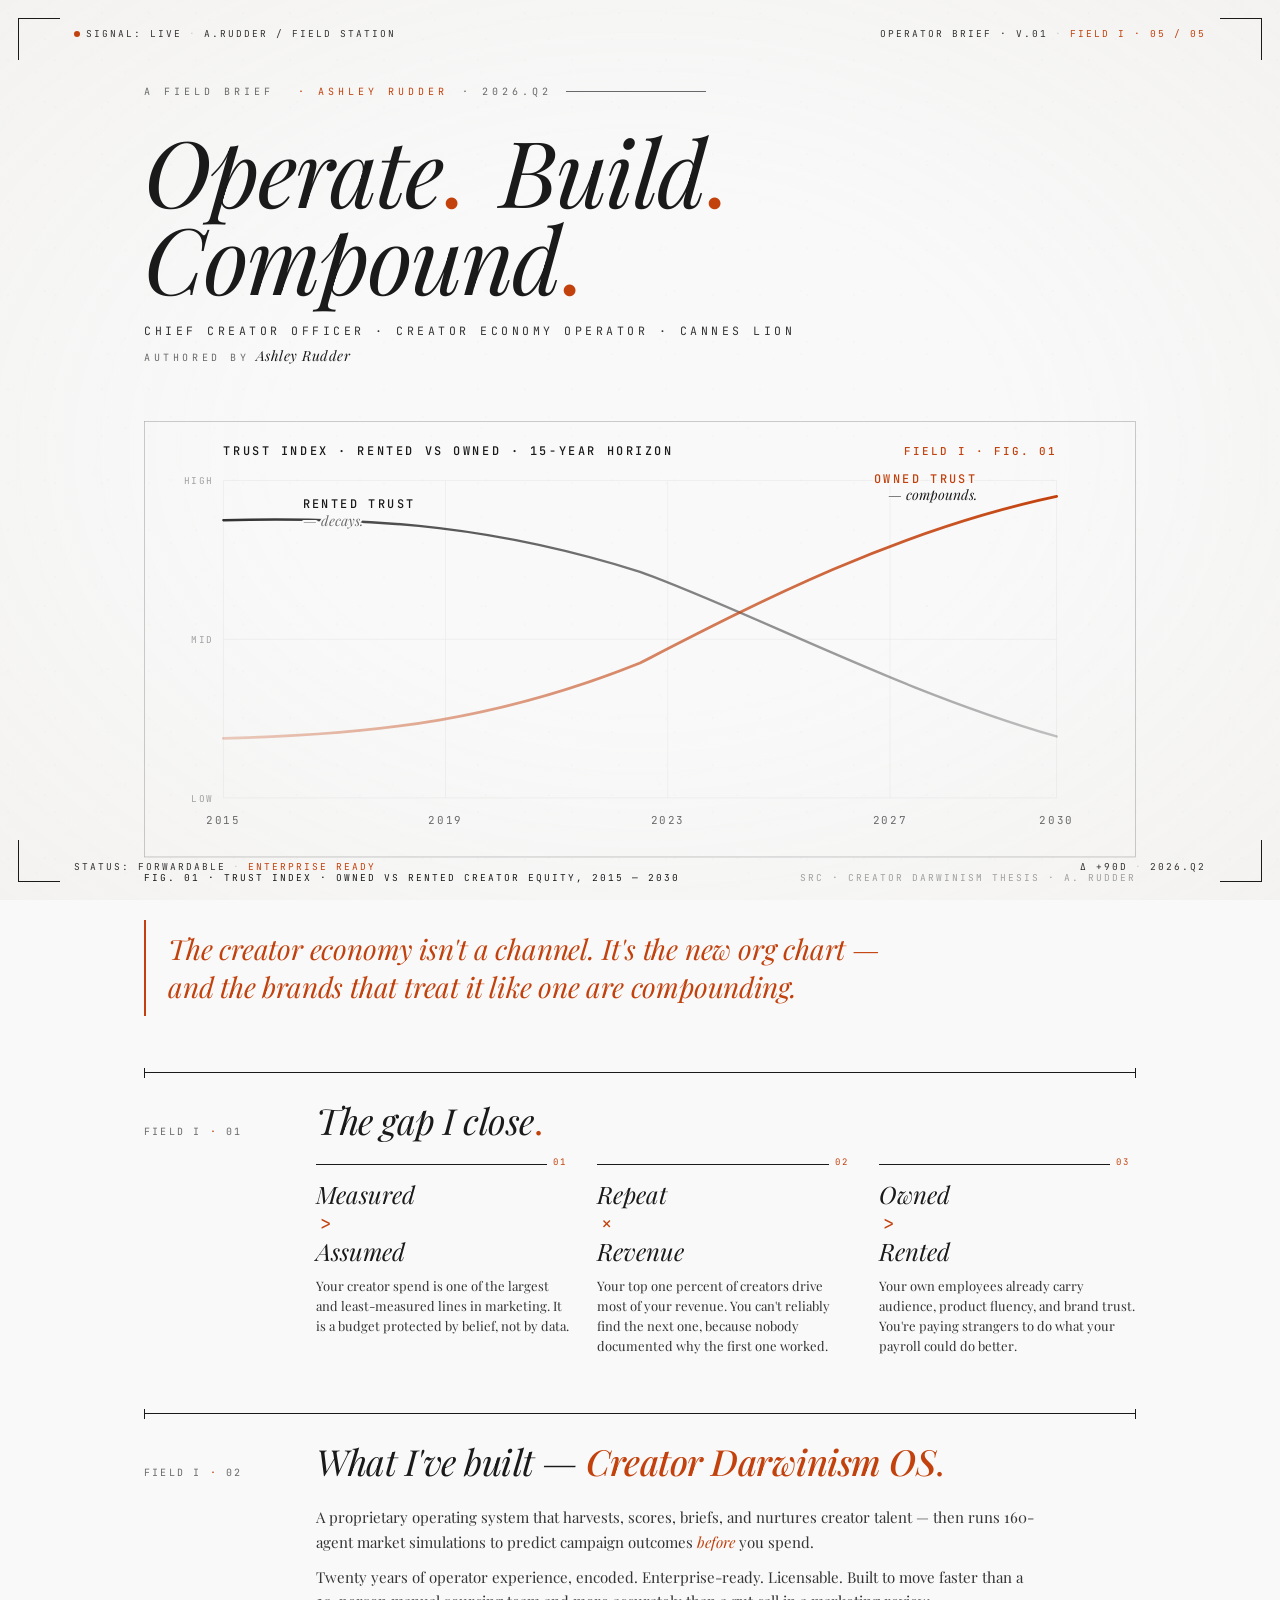
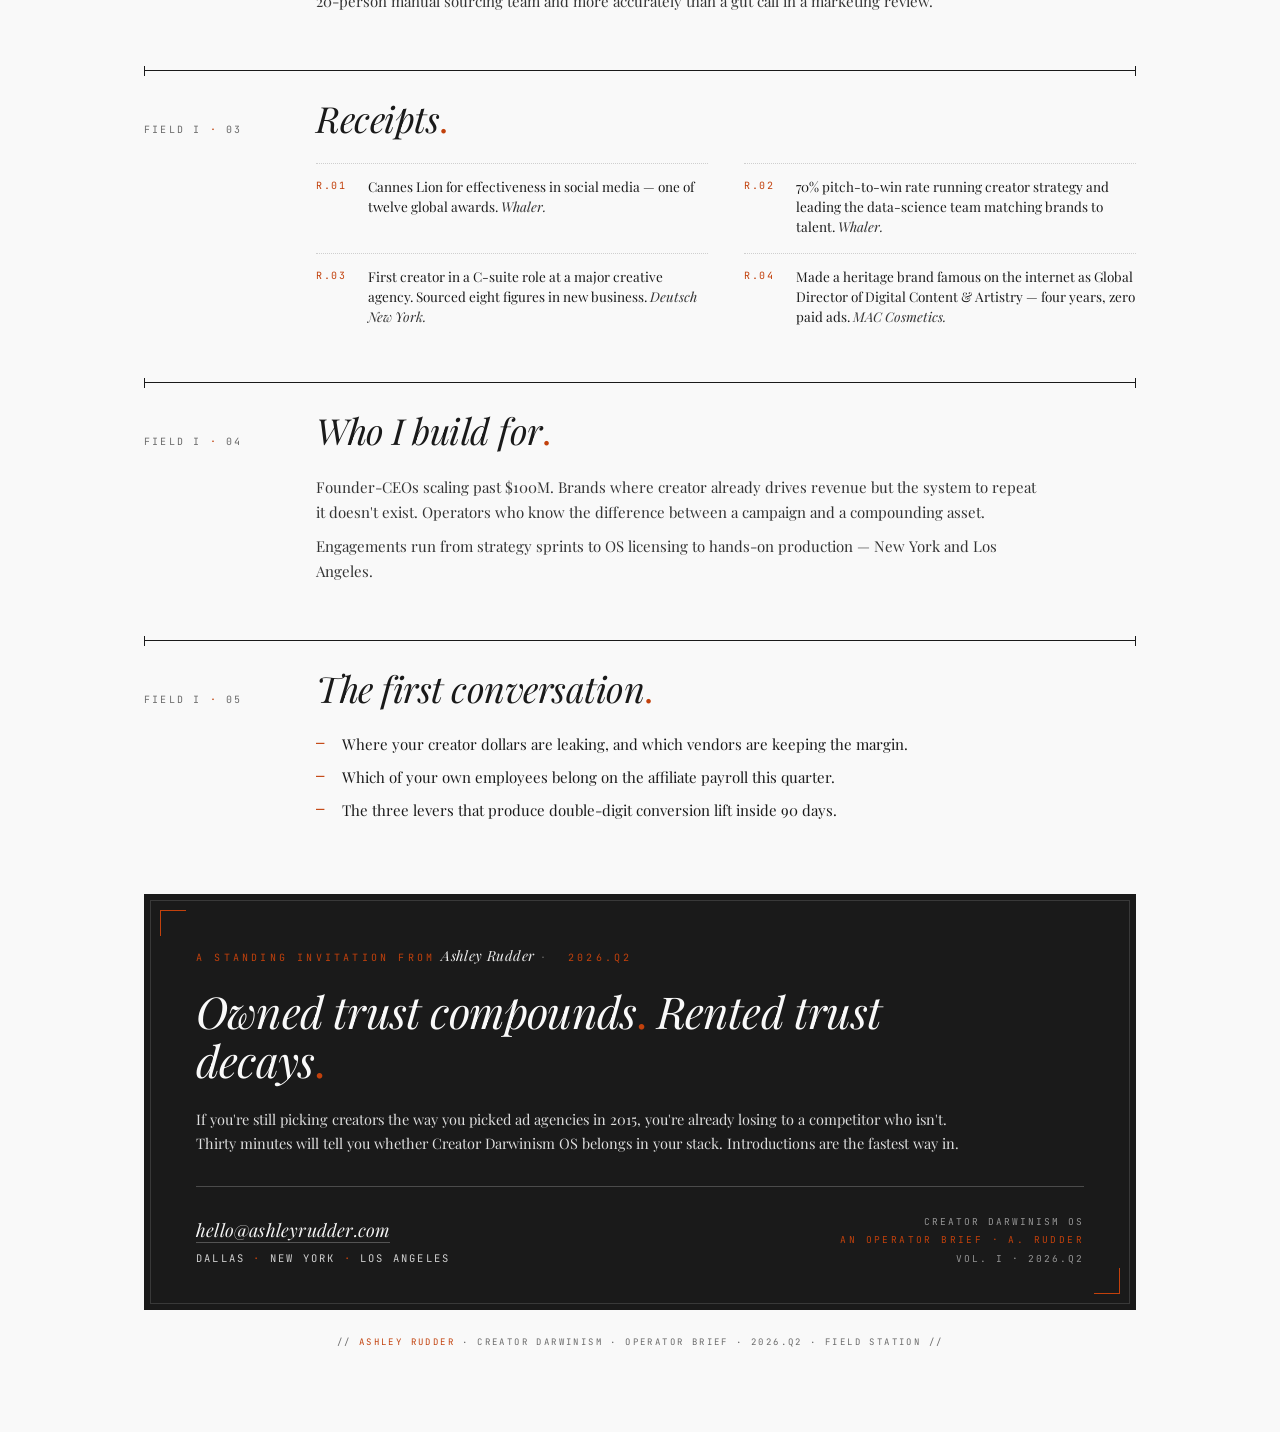
==== commit 35015279: "Chart polish: readable labels with halo stroke, offset inflection callout, bolder NOW marker, slower" ====
--- a/index.html
+++ b/index.html
@@ -270,6 +270,14 @@
 .viz-caption .lead { color: var(--ink); }
 .viz-caption .src  { color: var(--ink-faint); }
 
+/* Text halo — renders stroke first so labels read over the curves */
+.viz text.outlined {
+  paint-order: stroke;
+  stroke: #F9F9F9;
+  stroke-width: 4;
+  stroke-linejoin: round;
+}
+
 .thesis-pull {
   font-family: 'Playfair Display', Didot, 'Bodoni 72', Georgia, serif;
   font-style: italic;
@@ -385,6 +393,7 @@
   display: block;
   margin-bottom: 10px;
   line-height: 1.15;
+  white-space: nowrap;
 }
 .triad-item strong .mark {
   font-family: 'JetBrains Mono', monospace;
@@ -607,11 +616,24 @@
 /* Hand-held: hide HUD text, shrink frame, reflow eyebrow, boost SVG text */
 @media (max-width: 680px) {
   .hud-tl, .hud-tr { display: none; }
-  .corner { width: 26px; height: 26px; }
+  .corner {
+    width: 26px;
+    height: 26px;
+    transition: opacity 0.35s ease, transform 0.35s ease;
+  }
   .corner-tl { top: 12px; left: 12px; }
   .corner-tr { top: 12px; right: 12px; }
   .corner-bl { bottom: 12px; left: 12px; }
   .corner-br { bottom: 12px; right: 12px; }
+  body.scrolled .corner {
+    opacity: 0;
+    transform: scale(0.6);
+    pointer-events: none;
+  }
+
+  .section-title .t-dash { display: none; }
+  .section-title .t-lead { display: block; margin-bottom: 2px; }
+  .section-title .t-product { display: inline-block; }
 
   .container { padding: 44px 18px 24px; }
 
@@ -760,59 +782,64 @@
       </g>
 
       <!-- x-axis labels -->
-      <g font-family="'JetBrains Mono', monospace" font-size="9" fill="#6a6a6a" letter-spacing="1.4">
-        <text class="viz-axis" x="80"  y="402" text-anchor="middle">2015</text>
-        <text class="viz-axis" x="304" y="402" text-anchor="middle">2019</text>
-        <text class="viz-axis" x="528" y="402" text-anchor="middle">2023</text>
-        <text class="viz-axis" x="752" y="402" text-anchor="middle">2027</text>
-        <text class="viz-axis" x="920" y="402" text-anchor="middle">2030</text>
+      <g font-family="'JetBrains Mono', monospace" font-size="11" fill="#6a6a6a" letter-spacing="1.6">
+        <text class="viz-axis" x="80"  y="406" text-anchor="middle">2015</text>
+        <text class="viz-axis" x="304" y="406" text-anchor="middle">2019</text>
+        <text class="viz-axis" x="528" y="406" text-anchor="middle">2023</text>
+        <text class="viz-axis" x="752" y="406" text-anchor="middle">2027</text>
+        <text class="viz-axis" x="920" y="406" text-anchor="middle">2030</text>
       </g>
 
-      <!-- y-axis labels (small) -->
-      <g font-family="'JetBrains Mono', monospace" font-size="8" fill="#a0a0a0" letter-spacing="1.2">
+      <!-- y-axis labels -->
+      <g font-family="'JetBrains Mono', monospace" font-size="9.5" fill="#a0a0a0" letter-spacing="1.4">
         <text class="viz-ylabel" x="70" y="64" text-anchor="end">HIGH</text>
         <text class="viz-ylabel" x="70" y="224" text-anchor="end">MID</text>
         <text class="viz-ylabel" x="70" y="384" text-anchor="end">LOW</text>
       </g>
 
       <!-- chart title -->
-      <text class="viz-title" x="80" y="40" font-family="'JetBrains Mono', monospace" font-size="10" fill="#1a1a1a" letter-spacing="2.4">TRUST INDEX · RENTED VS OWNED · 15-YEAR HORIZON</text>
-      <text class="viz-fig" x="920" y="40" text-anchor="end" font-family="'JetBrains Mono', monospace" font-size="9" fill="#c2410c" letter-spacing="2">FIELD I · FIG. 01</text>
+      <text class="viz-title" x="80" y="34" font-family="'JetBrains Mono', monospace" font-size="12" fill="#1a1a1a" letter-spacing="2.6" font-weight="500">TRUST INDEX · RENTED VS OWNED · 15-YEAR HORIZON</text>
+      <text class="viz-fig" x="920" y="34" text-anchor="end" font-family="'JetBrains Mono', monospace" font-size="11" fill="#c2410c" letter-spacing="2" font-weight="500">FIELD I · FIG. 01</text>
 
       <!-- rented trust curve (decays) -->
       <path id="rentedCurve"
             d="M 80 100 C 240 96 360 108 500 152 C 620 196 760 272 920 318"
-            fill="none" stroke="url(#gradRented)" stroke-width="1.8" stroke-linecap="round"
+            fill="none" stroke="url(#gradRented)" stroke-width="2.4" stroke-linecap="round"
             stroke-dasharray="2000" stroke-dashoffset="2000"/>
 
       <!-- owned trust curve (compounds) -->
       <path id="ownedCurve"
             d="M 80 320 C 240 316 360 300 500 244 C 620 182 760 110 920 76"
-            fill="none" stroke="url(#gradOwned)" stroke-width="2.2" stroke-linecap="round"
+            fill="none" stroke="url(#gradOwned)" stroke-width="2.8" stroke-linecap="round"
             stroke-dasharray="2000" stroke-dashoffset="2000"/>
 
-      <!-- inflection marker -->
+      <!-- NOW marker (bold vertical + solid pill) -->
+      <g id="nowMark" opacity="0">
+        <line x1="696" y1="60" x2="696" y2="380" stroke="#1a1a1a" stroke-width="1" stroke-dasharray="3 4" opacity="0.78"/>
+        <rect x="674" y="52" width="44" height="20" fill="#1a1a1a"/>
+        <text class="viz-now" x="696" y="66" text-anchor="middle" font-family="'JetBrains Mono', monospace" font-size="11" fill="#F9F9F9" letter-spacing="2.8" font-weight="500">NOW</text>
+      </g>
+
+      <!-- inflection callout — offset with leader line so text stays clear of the crossing -->
       <g id="inflection" opacity="0">
-        <line x1="528" y1="60" x2="528" y2="380" stroke="#c2410c" stroke-width="0.6" stroke-dasharray="2 4" opacity="0.55"/>
-        <circle cx="528" cy="198" r="5" fill="#c2410c"/>
-        <circle cx="528" cy="198" r="10" fill="none" stroke="#c2410c" stroke-width="0.8" opacity="0.5"/>
-        <text class="viz-inflection" x="536" y="194" font-family="'JetBrains Mono', monospace" font-size="9" fill="#c2410c" letter-spacing="2">INFLECTION · 2023</text>
-        <text class="viz-inflection-sub" x="536" y="206" font-family="'Playfair Display', serif" font-style="italic" font-size="11" fill="#1a1a1a">the curves cross</text>
+        <!-- crossing dot -->
+        <circle cx="528" cy="198" r="6" fill="#c2410c"/>
+        <circle cx="528" cy="198" r="13" fill="none" stroke="#c2410c" stroke-width="0.9" opacity="0.45"/>
+        <!-- leader line up-left from dot to label -->
+        <line x1="522" y1="194" x2="432" y2="134" stroke="#c2410c" stroke-width="0.7" stroke-dasharray="2 3" opacity="0.75"/>
+        <circle cx="432" cy="134" r="1.8" fill="#c2410c"/>
+        <!-- label (anchored at right, above-left of crossing) -->
+        <text class="viz-inflection outlined" x="422" y="124" text-anchor="end" font-family="'JetBrains Mono', monospace" font-size="12" fill="#c2410c" letter-spacing="2.4" font-weight="500">INFLECTION · 2023</text>
+        <text class="viz-inflection-sub outlined" x="422" y="142" text-anchor="end" font-family="'Playfair Display', serif" font-style="italic" font-size="14" fill="#1a1a1a">the curves cross</text>
       </g>
 
-      <!-- NOW marker -->
-      <g id="nowMark" opacity="0">
-        <line x1="696" y1="60" x2="696" y2="380" stroke="#1a1a1a" stroke-width="0.5" stroke-dasharray="1 3" opacity="0.7"/>
-        <rect x="680" y="46" width="36" height="14" fill="#1a1a1a"/>
-        <text class="viz-now" x="698" y="57" text-anchor="middle" font-family="'JetBrains Mono', monospace" font-size="8.5" fill="#F9F9F9" letter-spacing="2">NOW</text>
-      </g>
-
-      <!-- labels -->
-      <text class="viz-series" x="130" y="90"  font-family="'JetBrains Mono', monospace" font-size="10" fill="#1a1a1a" letter-spacing="2.2">RENTED TRUST</text>
-      <text class="viz-series-sub" x="130" y="104" font-family="'Playfair Display', serif" font-style="italic" font-size="12" fill="#6a6a6a">— decays.</text>
-
-      <text class="viz-series" x="870" y="70"  text-anchor="end" font-family="'JetBrains Mono', monospace" font-size="10" fill="#c2410c" letter-spacing="2.2">OWNED TRUST</text>
-      <text class="viz-series-sub" x="870" y="84"  text-anchor="end" font-family="'Playfair Display', serif" font-style="italic" font-size="12" fill="#1a1a1a">— compounds.</text>
+      <!-- Rented series label -->
+      <text class="viz-series outlined" x="160" y="88" font-family="'JetBrains Mono', monospace" font-size="12" fill="#1a1a1a" letter-spacing="2.4" font-weight="500">RENTED TRUST</text>
+      <text class="viz-series-sub outlined" x="160" y="106" font-family="'Playfair Display', serif" font-style="italic" font-size="14" fill="#6a6a6a">— decays.</text>
+
+      <!-- Owned series label -->
+      <text class="viz-series outlined" x="840" y="62" text-anchor="end" font-family="'JetBrains Mono', monospace" font-size="12" fill="#c2410c" letter-spacing="2.4" font-weight="500">OWNED TRUST</text>
+      <text class="viz-series-sub outlined" x="840" y="80" text-anchor="end" font-family="'Playfair Display', serif" font-style="italic" font-size="14" fill="#1a1a1a">— compounds.</text>
     </svg>
     <div class="viz-caption">
       <span class="lead mono">FIG. 01 · TRUST INDEX · Owned vs Rented creator equity, 2015 — 2030</span>
@@ -850,7 +877,7 @@
 <section class="section">
   <div class="section-head">
     <div class="section-num">Field I <span class="accent">·</span> 02</div>
-    <div class="section-title">What I've built &mdash; <em>Creator Darwinism OS</em><span class="period">.</span></div>
+    <div class="section-title"><span class="t-lead">What I've built</span><span class="t-dash" aria-hidden="true"> &mdash; </span><em class="t-product">Creator Darwinism OS</em><span class="period">.</span></div>
   </div>
   <div class="section-body">
     <div class="spacer"></div>
@@ -950,29 +977,50 @@
 });
 
 // ─── HERO CURVES REVEAL ───
+// Curves draw slowly (~5s each), then lock static. Inflection + NOW fade in
+// after both curves complete so the composition settles cleanly.
 window.addEventListener('load', () => {
   const rented = document.getElementById('rentedCurve');
-  const owned = document.getElementById('ownedCurve');
+  const owned  = document.getElementById('ownedCurve');
   const lenR = rented.getTotalLength();
   const lenO = owned.getTotalLength();
-  rented.style.strokeDasharray = lenR;
-  owned.style.strokeDasharray = lenO;
+
+  rented.style.strokeDasharray  = lenR;
+  owned.style.strokeDasharray   = lenO;
   rented.style.strokeDashoffset = lenR;
-  owned.style.strokeDashoffset = lenO;
-  rented.style.transition = 'stroke-dashoffset 2.2s cubic-bezier(0.2, 0.7, 0.2, 1) 2.4s';
-  owned.style.transition = 'stroke-dashoffset 2.8s cubic-bezier(0.2, 0.7, 0.2, 1) 2.6s';
+  owned.style.strokeDashoffset  = lenO;
+
+  // Slow, cinematic draw. Deliberate ease-out so they slow as they finish.
+  rented.style.transition = 'stroke-dashoffset 4.8s cubic-bezier(0.22, 1, 0.36, 1) 2.4s';
+  owned.style.transition  = 'stroke-dashoffset 5.4s cubic-bezier(0.22, 1, 0.36, 1) 2.6s';
+
   requestAnimationFrame(() => {
     rented.style.strokeDashoffset = 0;
-    owned.style.strokeDashoffset = 0;
+    owned.style.strokeDashoffset  = 0;
   });
+
+  // Lock the curves hard once drawn — no further transitions can re-trigger.
+  const LOCK_MS = 2600 + 5400 + 100; // owned's total time + buffer
   setTimeout(() => {
-    document.getElementById('inflection').style.transition = 'opacity 0.8s';
-    document.getElementById('inflection').style.opacity = '1';
-  }, 4700);
+    rented.style.transition = 'none';
+    owned.style.transition  = 'none';
+    rented.style.strokeDashoffset = 0;
+    owned.style.strokeDashoffset  = 0;
+  }, LOCK_MS);
+
+  // NOW marker reveals just before curves settle so the viewer reads the vertical first
   setTimeout(() => {
-    document.getElementById('nowMark').style.transition = 'opacity 0.8s';
-    document.getElementById('nowMark').style.opacity = '1';
-  }, 5200);
+    const n = document.getElementById('nowMark');
+    n.style.transition = 'opacity 1.1s cubic-bezier(0.22, 1, 0.36, 1)';
+    n.style.opacity = '1';
+  }, 7400);
+
+  // Inflection callout lands last — the payoff beat
+  setTimeout(() => {
+    const i = document.getElementById('inflection');
+    i.style.transition = 'opacity 1.2s cubic-bezier(0.22, 1, 0.36, 1)';
+    i.style.opacity = '1';
+  }, 8200);
 });
 
 // ─── SECTION REVEAL (SCROLL) ───
@@ -985,6 +1033,21 @@
   });
 }, { threshold: 0.15 });
 document.querySelectorAll('.section, .cta').forEach(s => io.observe(s));
+
+// ─── MOBILE: HIDE CORNER BRACKETS ONCE USER SCROLLS PAST HERO ───
+(function mobileCornerHide() {
+  const mq = window.matchMedia('(max-width: 680px)');
+  if (!mq.matches) return;
+  let ticking = false;
+  window.addEventListener('scroll', () => {
+    if (ticking) return;
+    ticking = true;
+    requestAnimationFrame(() => {
+      document.body.classList.toggle('scrolled', window.scrollY > 120);
+      ticking = false;
+    });
+  }, { passive: true });
+})();
 
 // ─── HUD SECTION TRACKER ───
 const sections = [...document.querySelectorAll('.section')];
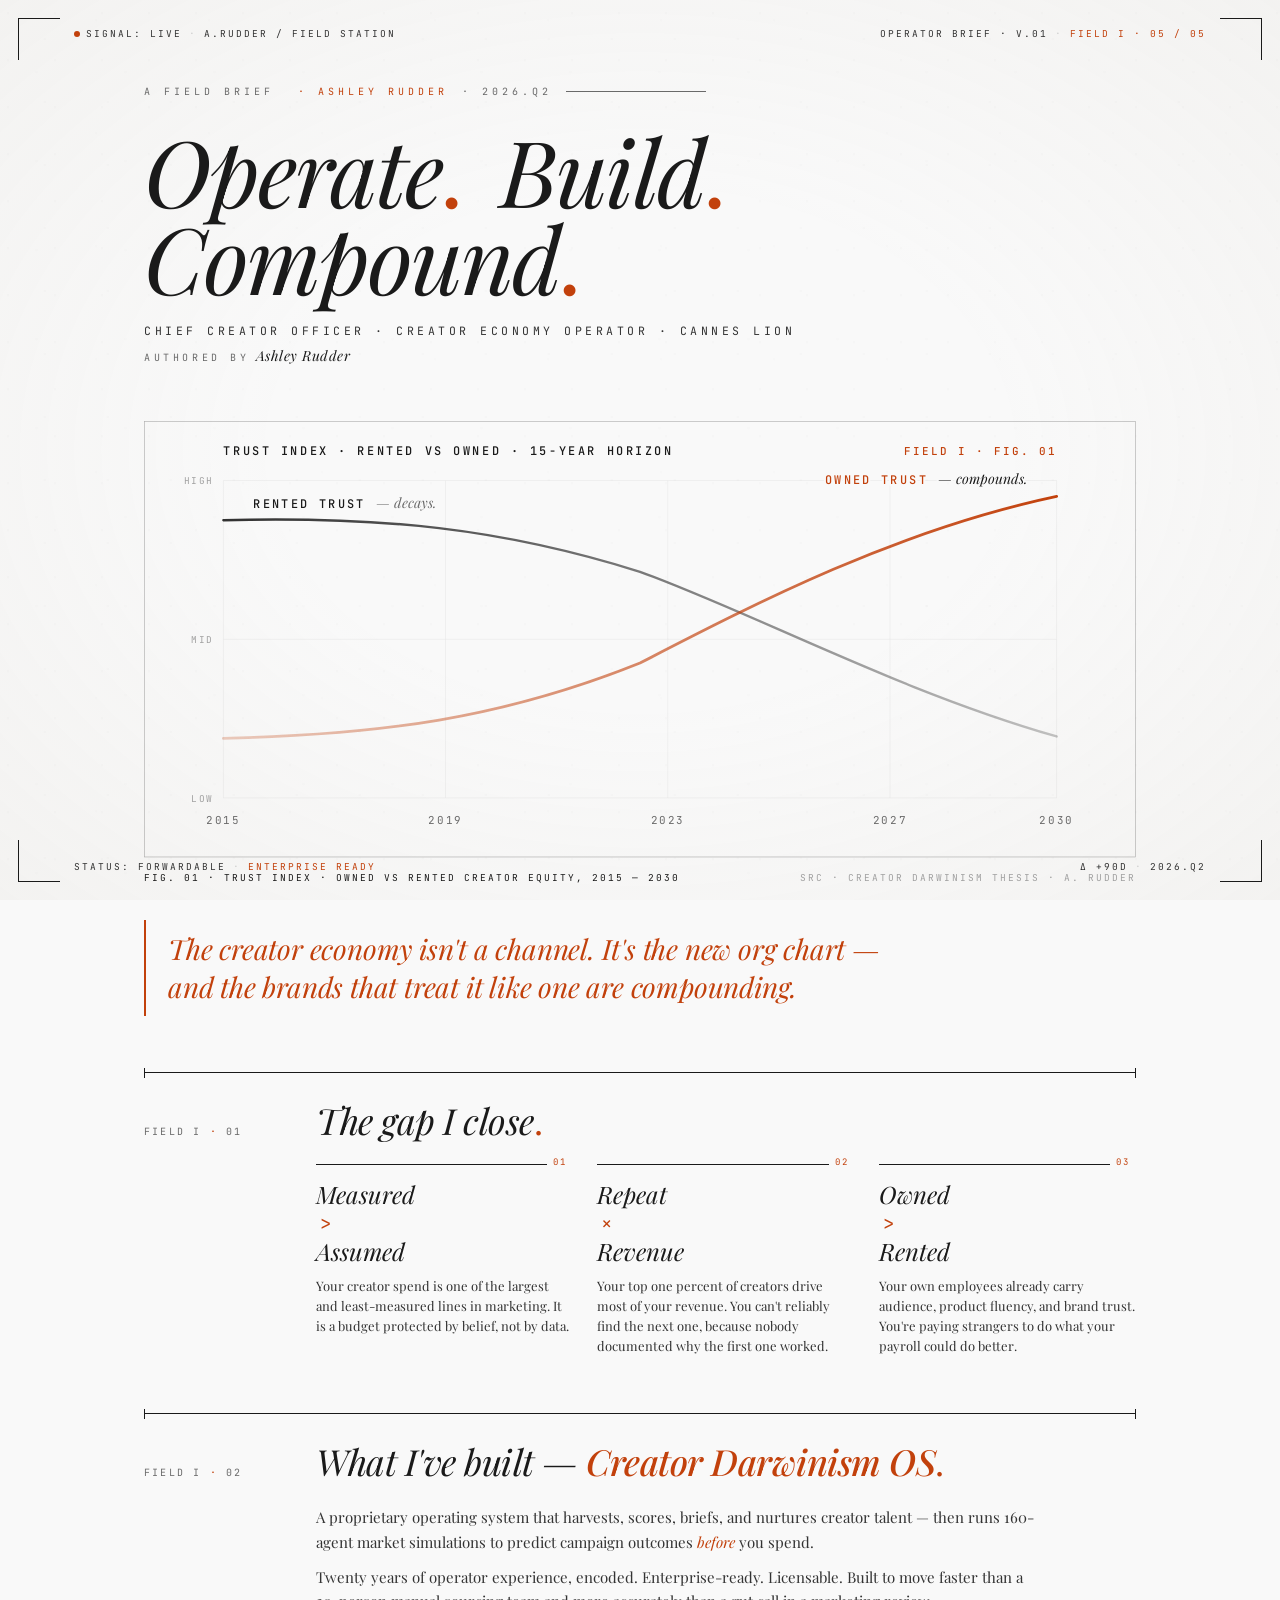
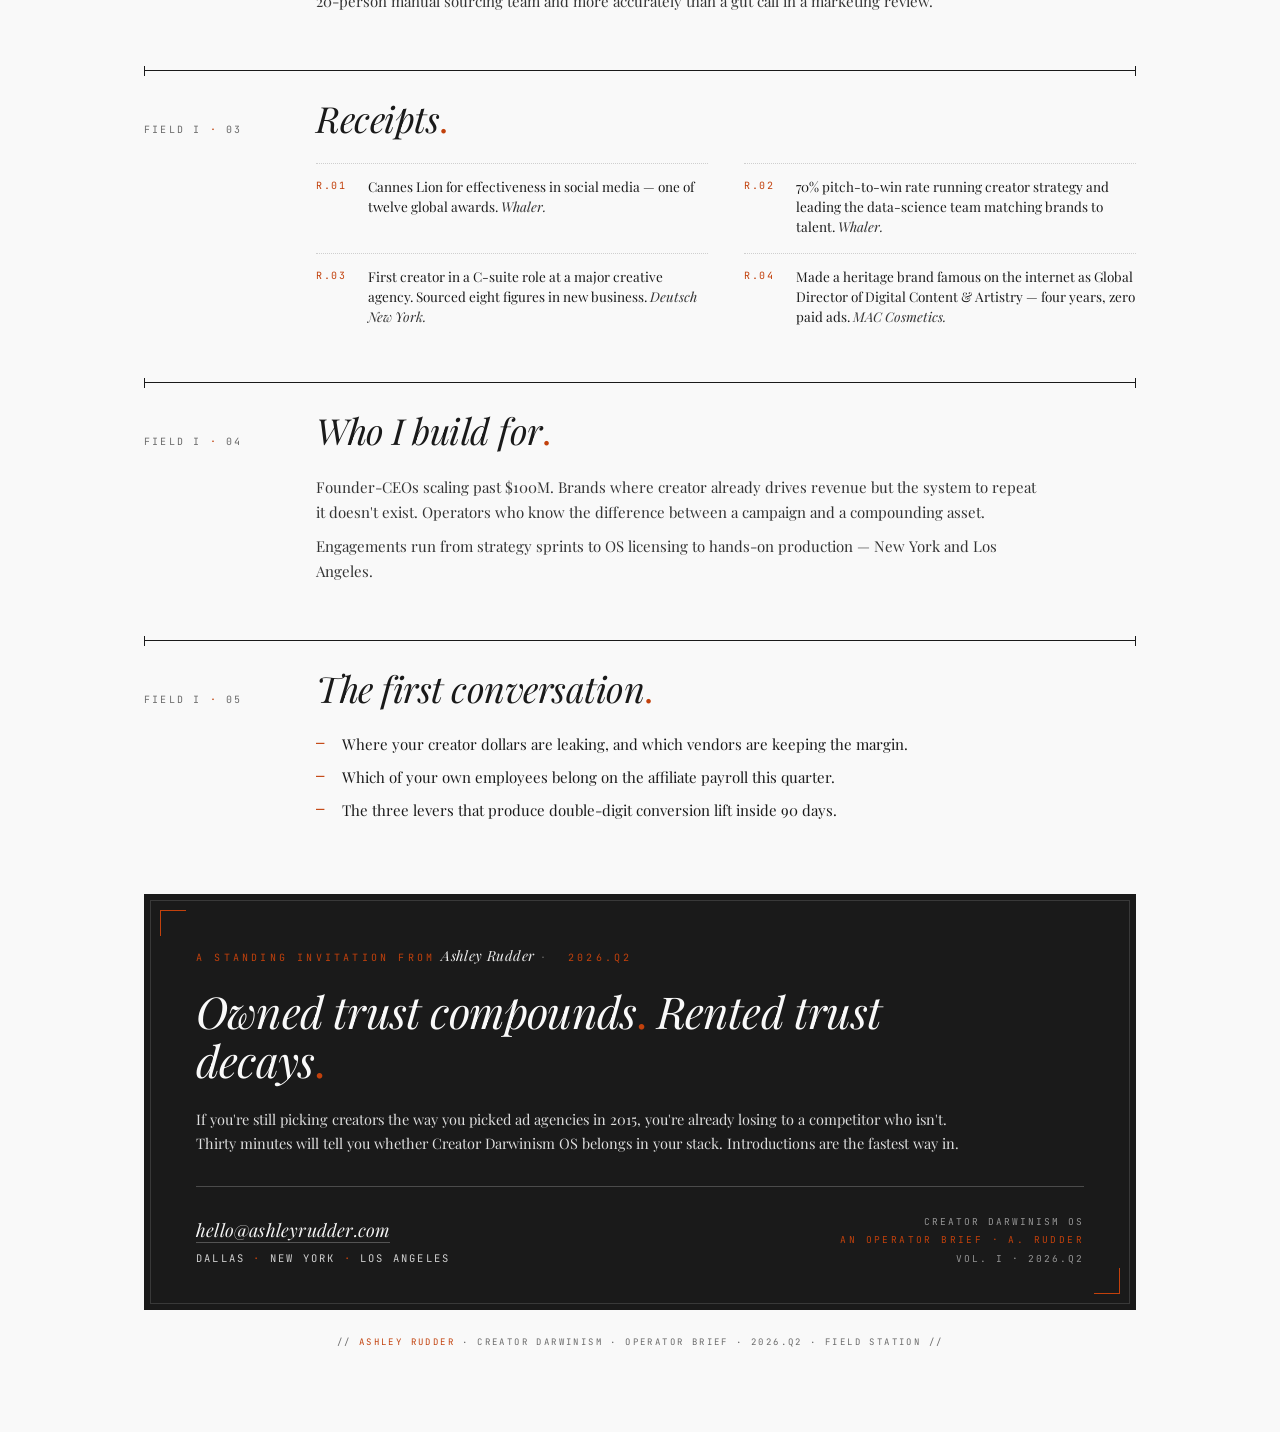
==== commit af26a032: "Chart: dot at true intersection (2024), series labels on single lines" ====
--- a/index.html
+++ b/index.html
@@ -820,26 +820,21 @@
         <text class="viz-now" x="696" y="66" text-anchor="middle" font-family="'JetBrains Mono', monospace" font-size="11" fill="#F9F9F9" letter-spacing="2.8" font-weight="500">NOW</text>
       </g>
 
-      <!-- inflection callout — offset with leader line so text stays clear of the crossing -->
+      <!-- inflection callout — dot sits AT the true mathematical crossing (x≈600, y≈193) -->
       <g id="inflection" opacity="0">
-        <!-- crossing dot -->
-        <circle cx="528" cy="198" r="6" fill="#c2410c"/>
-        <circle cx="528" cy="198" r="13" fill="none" stroke="#c2410c" stroke-width="0.9" opacity="0.45"/>
-        <!-- leader line up-left from dot to label -->
-        <line x1="522" y1="194" x2="432" y2="134" stroke="#c2410c" stroke-width="0.7" stroke-dasharray="2 3" opacity="0.75"/>
-        <circle cx="432" cy="134" r="1.8" fill="#c2410c"/>
-        <!-- label (anchored at right, above-left of crossing) -->
-        <text class="viz-inflection outlined" x="422" y="124" text-anchor="end" font-family="'JetBrains Mono', monospace" font-size="12" fill="#c2410c" letter-spacing="2.4" font-weight="500">INFLECTION · 2023</text>
-        <text class="viz-inflection-sub outlined" x="422" y="142" text-anchor="end" font-family="'Playfair Display', serif" font-style="italic" font-size="14" fill="#1a1a1a">the curves cross</text>
+        <!-- crossing dot at the actual intersection -->
+        <circle cx="600" cy="193" r="6.5" fill="#c2410c"/>
+        <circle cx="600" cy="193" r="14" fill="none" stroke="#c2410c" stroke-width="0.9" opacity="0.5"/>
+        <!-- label directly above the dot, center-anchored, halo stroked for readability -->
+        <text class="viz-inflection outlined" x="600" y="156" text-anchor="middle" font-family="'JetBrains Mono', monospace" font-size="12" fill="#c2410c" letter-spacing="2.4" font-weight="500">INFLECTION · 2024</text>
+        <text class="viz-inflection-sub outlined" x="600" y="174" text-anchor="middle" font-family="'Playfair Display', serif" font-style="italic" font-size="14" fill="#1a1a1a">the curves cross</text>
       </g>
 
-      <!-- Rented series label -->
-      <text class="viz-series outlined" x="160" y="88" font-family="'JetBrains Mono', monospace" font-size="12" fill="#1a1a1a" letter-spacing="2.4" font-weight="500">RENTED TRUST</text>
-      <text class="viz-series-sub outlined" x="160" y="106" font-family="'Playfair Display', serif" font-style="italic" font-size="14" fill="#6a6a6a">— decays.</text>
-
-      <!-- Owned series label -->
-      <text class="viz-series outlined" x="840" y="62" text-anchor="end" font-family="'JetBrains Mono', monospace" font-size="12" fill="#c2410c" letter-spacing="2.4" font-weight="500">OWNED TRUST</text>
-      <text class="viz-series-sub outlined" x="840" y="80" text-anchor="end" font-family="'Playfair Display', serif" font-style="italic" font-size="14" fill="#1a1a1a">— compounds.</text>
+      <!-- Rented series label — single line, mono label + italic descriptor -->
+      <text class="viz-series outlined" x="110" y="88" font-family="'JetBrains Mono', monospace" font-size="12" fill="#1a1a1a" letter-spacing="2.4" font-weight="500">RENTED TRUST<tspan font-family="'Playfair Display', Georgia, serif" font-style="italic" font-weight="400" font-size="14" fill="#6a6a6a" letter-spacing="0" dx="10">— decays.</tspan></text>
+
+      <!-- Owned series label — single line, right-anchored -->
+      <text class="viz-series outlined" x="890" y="64" text-anchor="end" font-family="'JetBrains Mono', monospace" font-size="12" fill="#c2410c" letter-spacing="2.4" font-weight="500">OWNED TRUST<tspan font-family="'Playfair Display', Georgia, serif" font-style="italic" font-weight="400" font-size="14" fill="#1a1a1a" letter-spacing="0" dx="10">— compounds.</tspan></text>
     </svg>
     <div class="viz-caption">
       <span class="lead mono">FIG. 01 · TRUST INDEX · Owned vs Rented creator equity, 2015 — 2030</span>
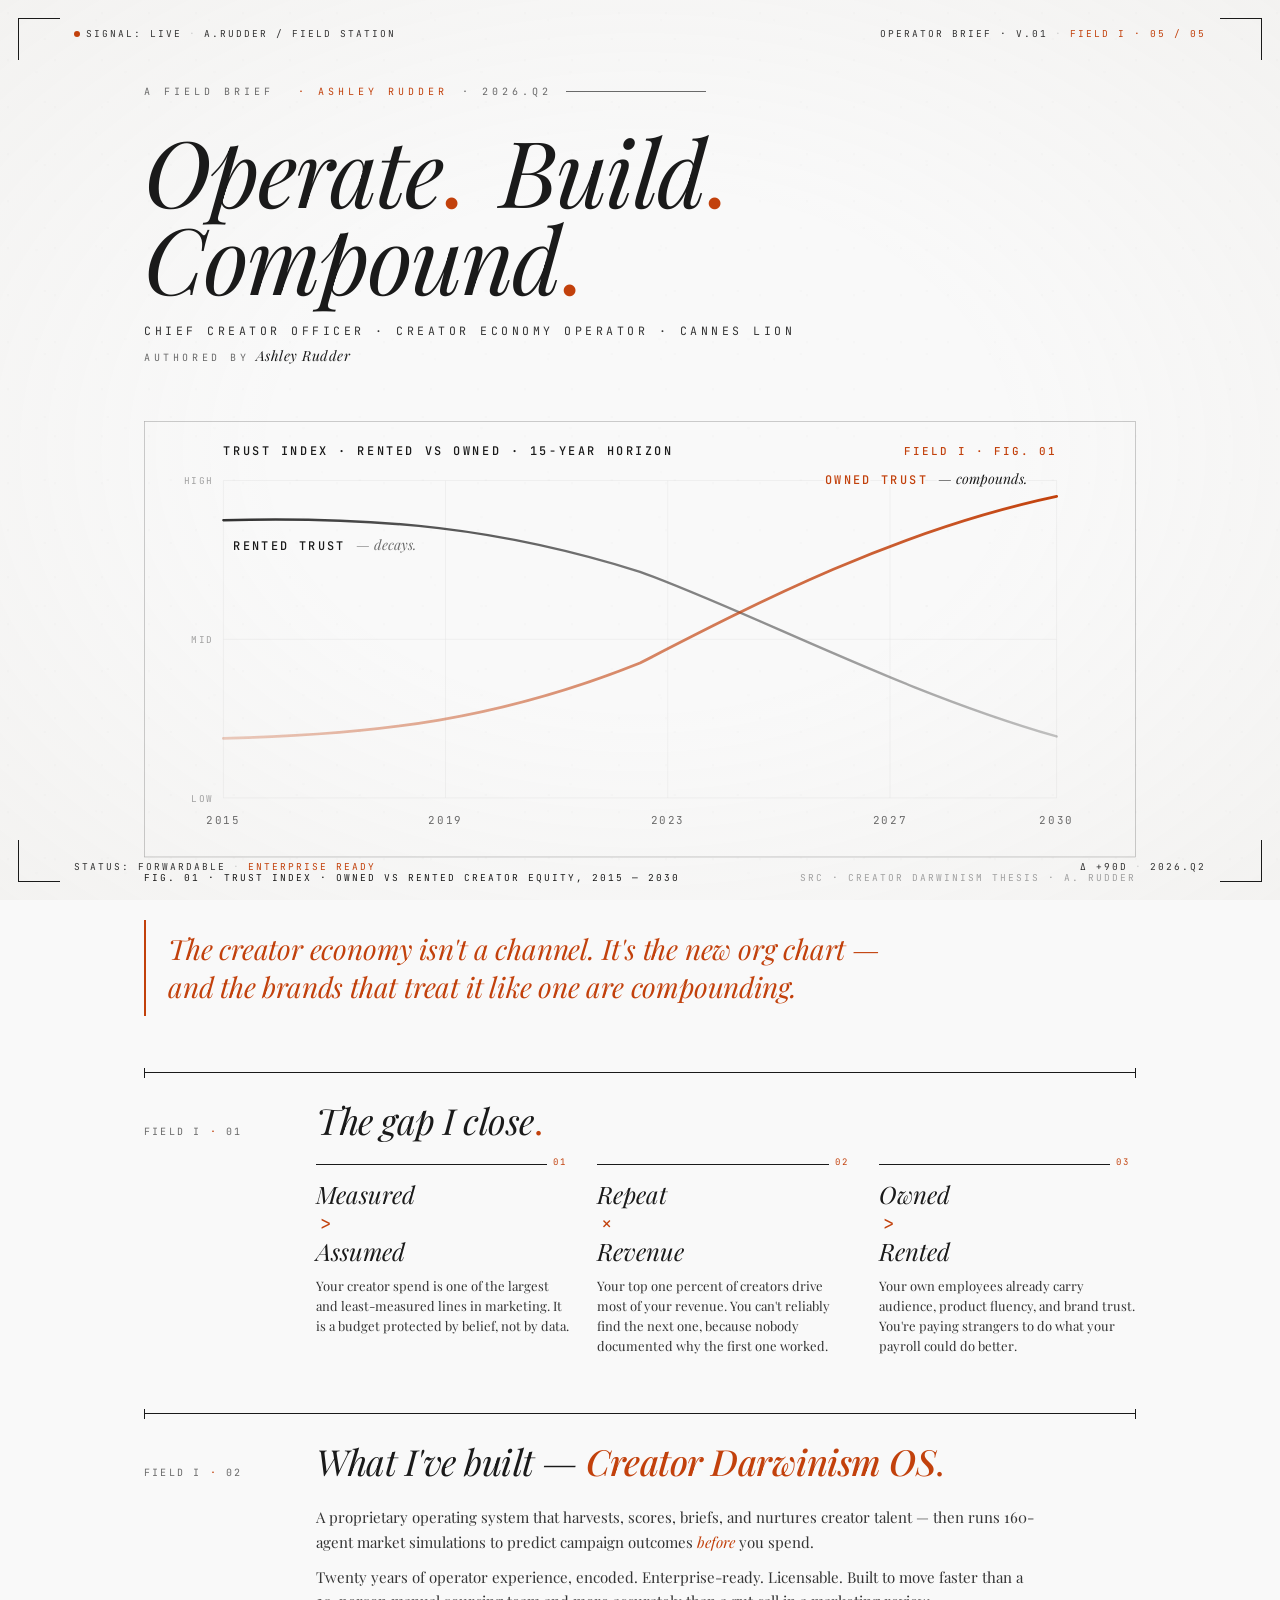
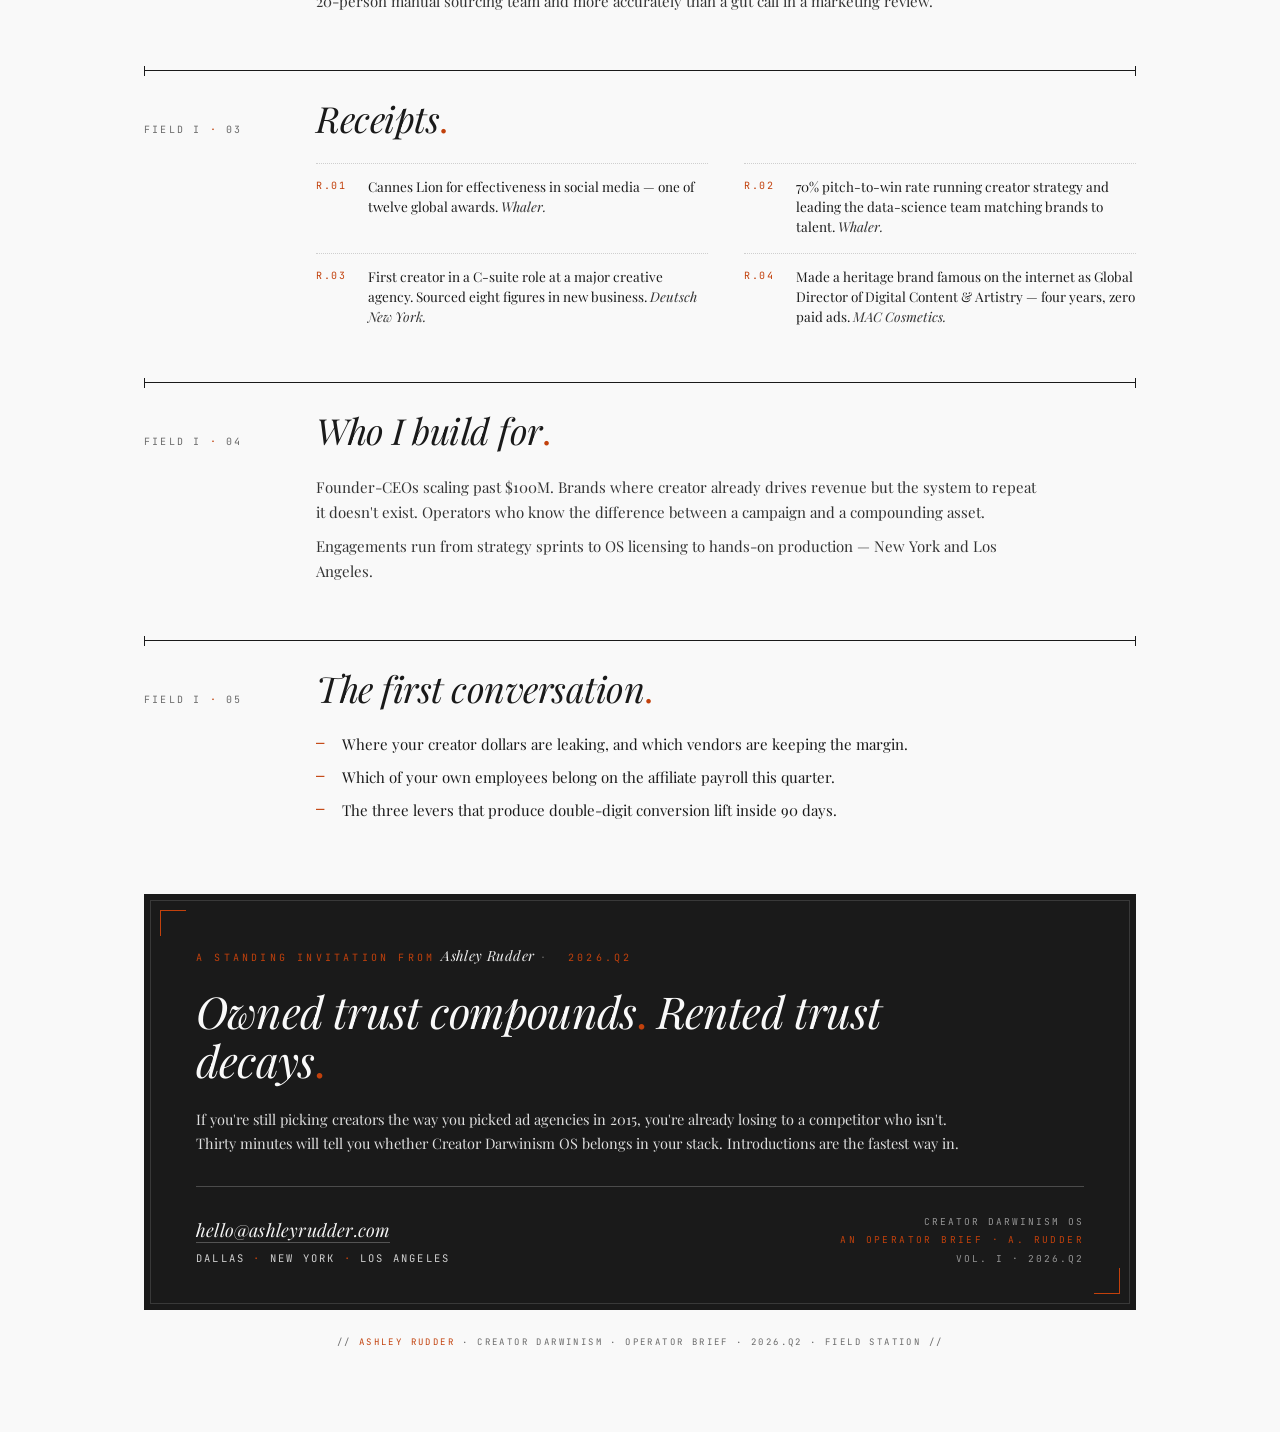
==== commit 61ba5332: "Chart: RENTED label below curve, INFLECTION label below dot, radiating pulse on crossing" ====
--- a/index.html
+++ b/index.html
@@ -278,6 +278,19 @@
   stroke-linejoin: round;
 }
 
+/* Soft radiating pulse from the inflection dot */
+@keyframes inflectionPulse {
+  0%   { r: 7;  opacity: 0.5; stroke-width: 1.2; }
+  80%  { opacity: 0; stroke-width: 0.4; }
+  100% { r: 34; opacity: 0; stroke-width: 0.2; }
+}
+.viz .pulse-ring {
+  animation: inflectionPulse 2.8s cubic-bezier(0.22, 1, 0.36, 1) infinite;
+}
+.viz .pulse-ring.delayed {
+  animation-delay: 1.4s;
+}
+
 .thesis-pull {
   font-family: 'Playfair Display', Didot, 'Bodoni 72', Georgia, serif;
   font-style: italic;
@@ -813,25 +826,28 @@
             fill="none" stroke="url(#gradOwned)" stroke-width="2.8" stroke-linecap="round"
             stroke-dasharray="2000" stroke-dashoffset="2000"/>
 
-      <!-- NOW marker (bold vertical + solid pill) -->
+      <!-- NOW marker (vertical + pill anchored at the bottom, below the x-axis) -->
       <g id="nowMark" opacity="0">
-        <line x1="696" y1="60" x2="696" y2="380" stroke="#1a1a1a" stroke-width="1" stroke-dasharray="3 4" opacity="0.78"/>
-        <rect x="674" y="52" width="44" height="20" fill="#1a1a1a"/>
-        <text class="viz-now" x="696" y="66" text-anchor="middle" font-family="'JetBrains Mono', monospace" font-size="11" fill="#F9F9F9" letter-spacing="2.8" font-weight="500">NOW</text>
+        <line x1="696" y1="60" x2="696" y2="414" stroke="#1a1a1a" stroke-width="1" stroke-dasharray="3 4" opacity="0.78"/>
+        <rect x="674" y="414" width="44" height="20" fill="#1a1a1a"/>
+        <text class="viz-now" x="696" y="428" text-anchor="middle" font-family="'JetBrains Mono', monospace" font-size="11" fill="#F9F9F9" letter-spacing="2.8" font-weight="500">NOW</text>
       </g>
 
       <!-- inflection callout — dot sits AT the true mathematical crossing (x≈600, y≈193) -->
       <g id="inflection" opacity="0">
-        <!-- crossing dot at the actual intersection -->
+        <!-- two soft radiating pulse rings with offset timing -->
+        <circle class="pulse-ring" cx="600" cy="193" r="7" fill="none" stroke="#c2410c" stroke-width="1.2"/>
+        <circle class="pulse-ring delayed" cx="600" cy="193" r="7" fill="none" stroke="#c2410c" stroke-width="1.2"/>
+        <!-- static outer ring + solid dot -->
+        <circle cx="600" cy="193" r="14" fill="none" stroke="#c2410c" stroke-width="0.9" opacity="0.5"/>
         <circle cx="600" cy="193" r="6.5" fill="#c2410c"/>
-        <circle cx="600" cy="193" r="14" fill="none" stroke="#c2410c" stroke-width="0.9" opacity="0.5"/>
-        <!-- label directly above the dot, center-anchored, halo stroked for readability -->
-        <text class="viz-inflection outlined" x="600" y="156" text-anchor="middle" font-family="'JetBrains Mono', monospace" font-size="12" fill="#c2410c" letter-spacing="2.4" font-weight="500">INFLECTION · 2024</text>
-        <text class="viz-inflection-sub outlined" x="600" y="174" text-anchor="middle" font-family="'Playfair Display', serif" font-style="italic" font-size="14" fill="#1a1a1a">the curves cross</text>
+        <!-- label below the dot, center-anchored -->
+        <text class="viz-inflection outlined" x="600" y="226" text-anchor="middle" font-family="'JetBrains Mono', monospace" font-size="12" fill="#c2410c" letter-spacing="2.4" font-weight="500">INFLECTION · 2024</text>
+        <text class="viz-inflection-sub outlined" x="600" y="244" text-anchor="middle" font-family="'Playfair Display', serif" font-style="italic" font-size="14" fill="#1a1a1a">the curves cross</text>
       </g>
 
-      <!-- Rented series label — single line, mono label + italic descriptor -->
-      <text class="viz-series outlined" x="110" y="88" font-family="'JetBrains Mono', monospace" font-size="12" fill="#1a1a1a" letter-spacing="2.4" font-weight="500">RENTED TRUST<tspan font-family="'Playfair Display', Georgia, serif" font-style="italic" font-weight="400" font-size="14" fill="#6a6a6a" letter-spacing="0" dx="10">— decays.</tspan></text>
+      <!-- Rented series label — single line, positioned UNDER the flat-high section of the curve -->
+      <text class="viz-series outlined" x="90" y="130" font-family="'JetBrains Mono', monospace" font-size="12" fill="#1a1a1a" letter-spacing="2.4" font-weight="500">RENTED TRUST<tspan font-family="'Playfair Display', Georgia, serif" font-style="italic" font-weight="400" font-size="14" fill="#6a6a6a" letter-spacing="0" dx="10">— decays.</tspan></text>
 
       <!-- Owned series label — single line, right-anchored -->
       <text class="viz-series outlined" x="890" y="64" text-anchor="end" font-family="'JetBrains Mono', monospace" font-size="12" fill="#c2410c" letter-spacing="2.4" font-weight="500">OWNED TRUST<tspan font-family="'Playfair Display', Georgia, serif" font-style="italic" font-weight="400" font-size="14" fill="#1a1a1a" letter-spacing="0" dx="10">— compounds.</tspan></text>
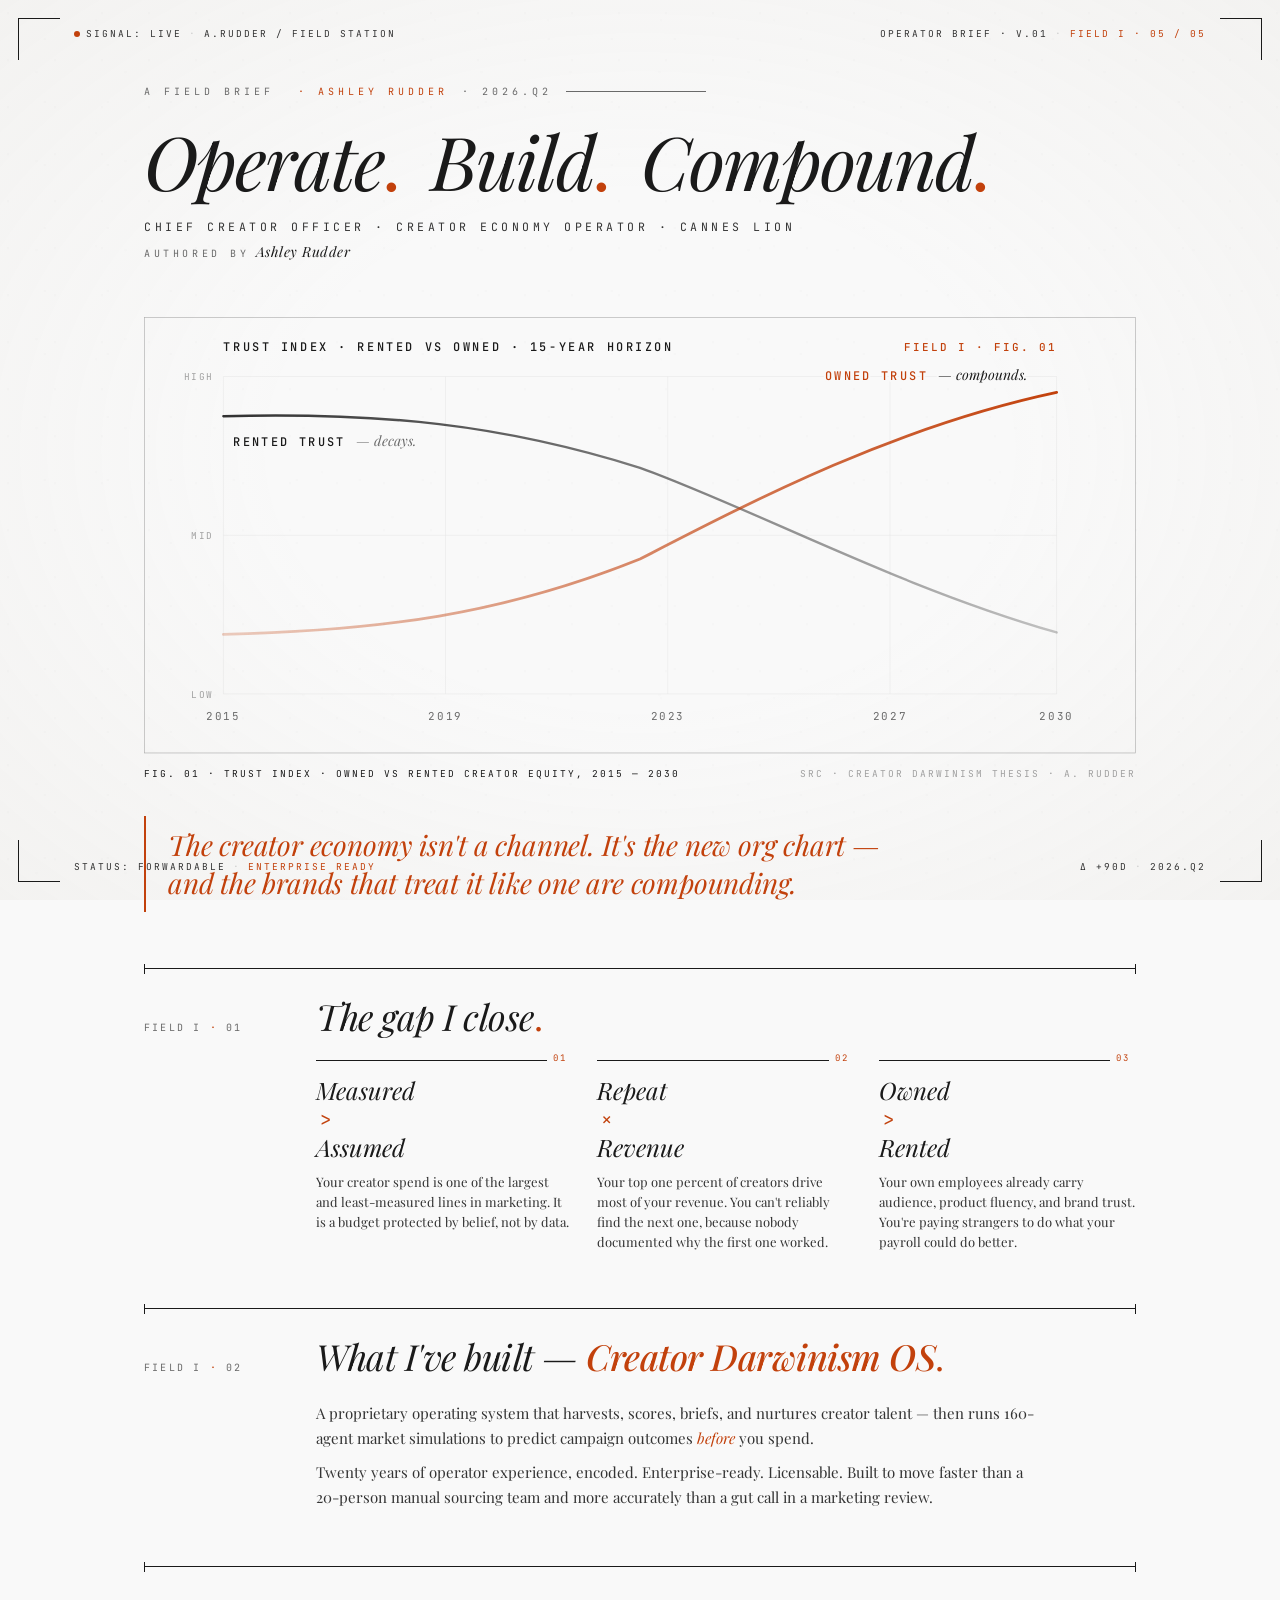
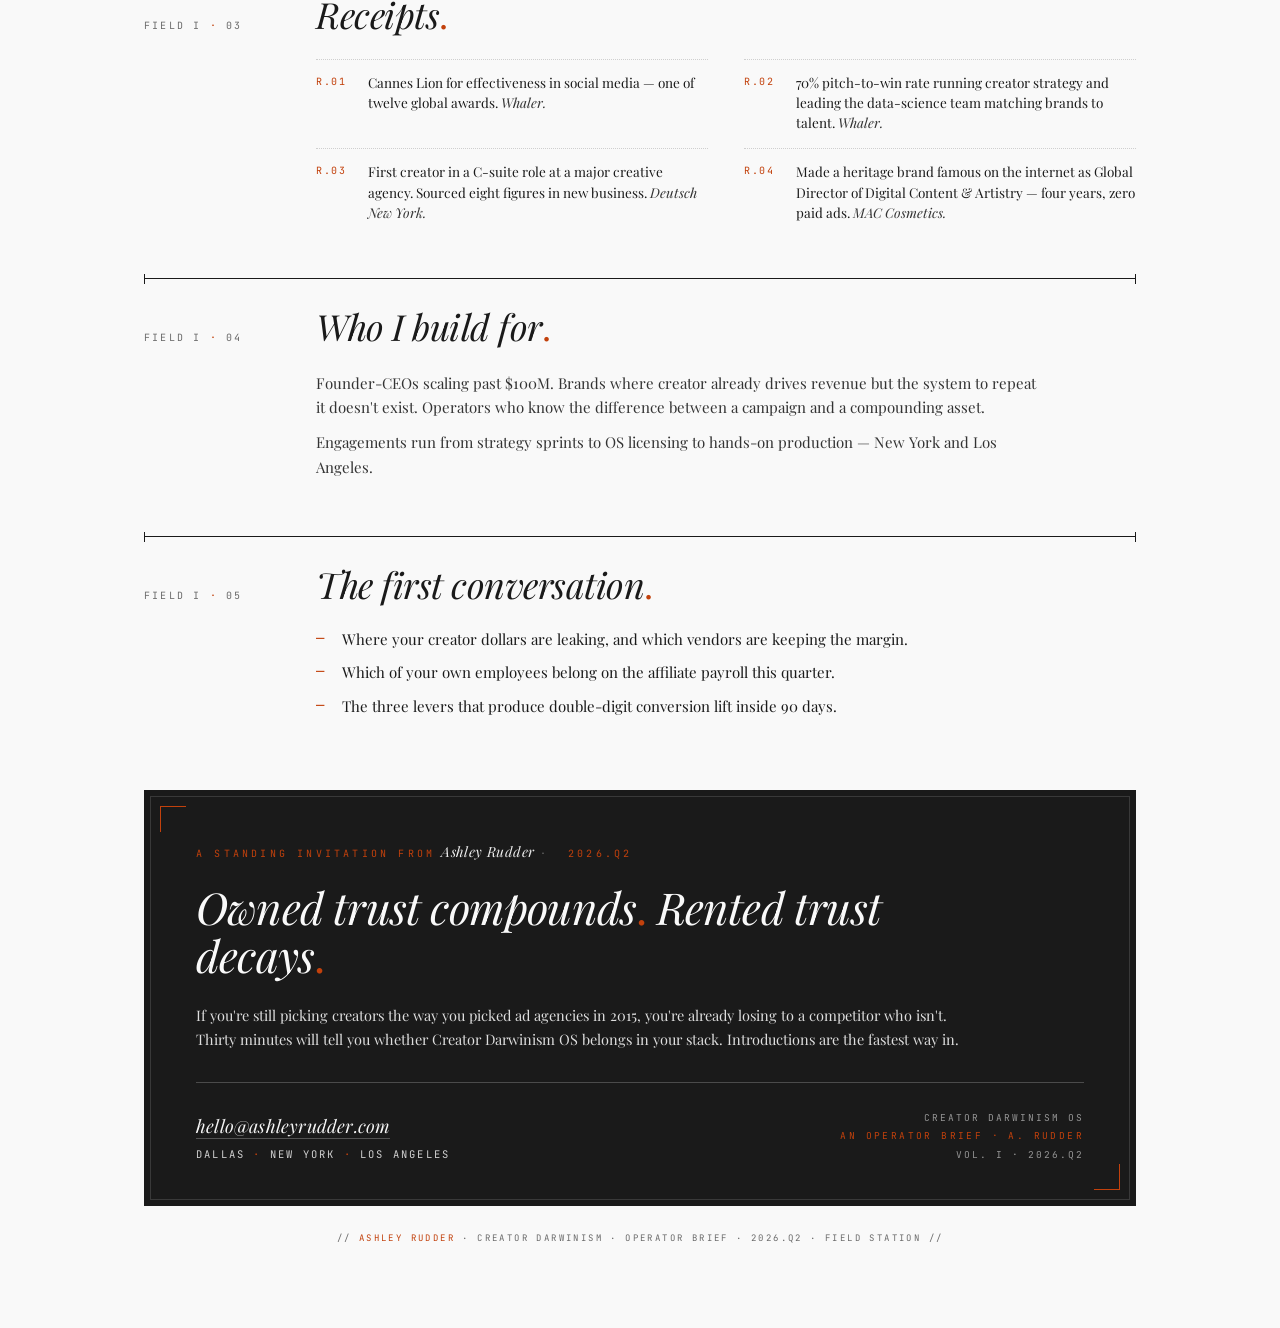
==== commit afcfce68: "Headline: one line on desktop, wrap on mobile" ====
--- a/index.html
+++ b/index.html
@@ -165,13 +165,13 @@
 .eyebrow-strip .author { color: var(--accent); }
 
 h1 {
-  font-size: clamp(44px, 7.2vw, 92px);
+  font-size: clamp(44px, 5.8vw, 78px);
   font-weight: 400;
   letter-spacing: -2px;
   line-height: 0.95;
   margin-bottom: 22px;
   font-style: italic;
-  max-width: 960px;
+  white-space: nowrap;
 }
 h1 .word {
   display: inline-block;
@@ -665,6 +665,7 @@
     letter-spacing: -0.8px;
     line-height: 0.98;
     margin-bottom: 18px;
+    white-space: normal; /* allow wrap to 2+ lines on phones */
   }
 
   .subtitle { font-size: 10px; letter-spacing: 2.4px; line-height: 1.55; }
